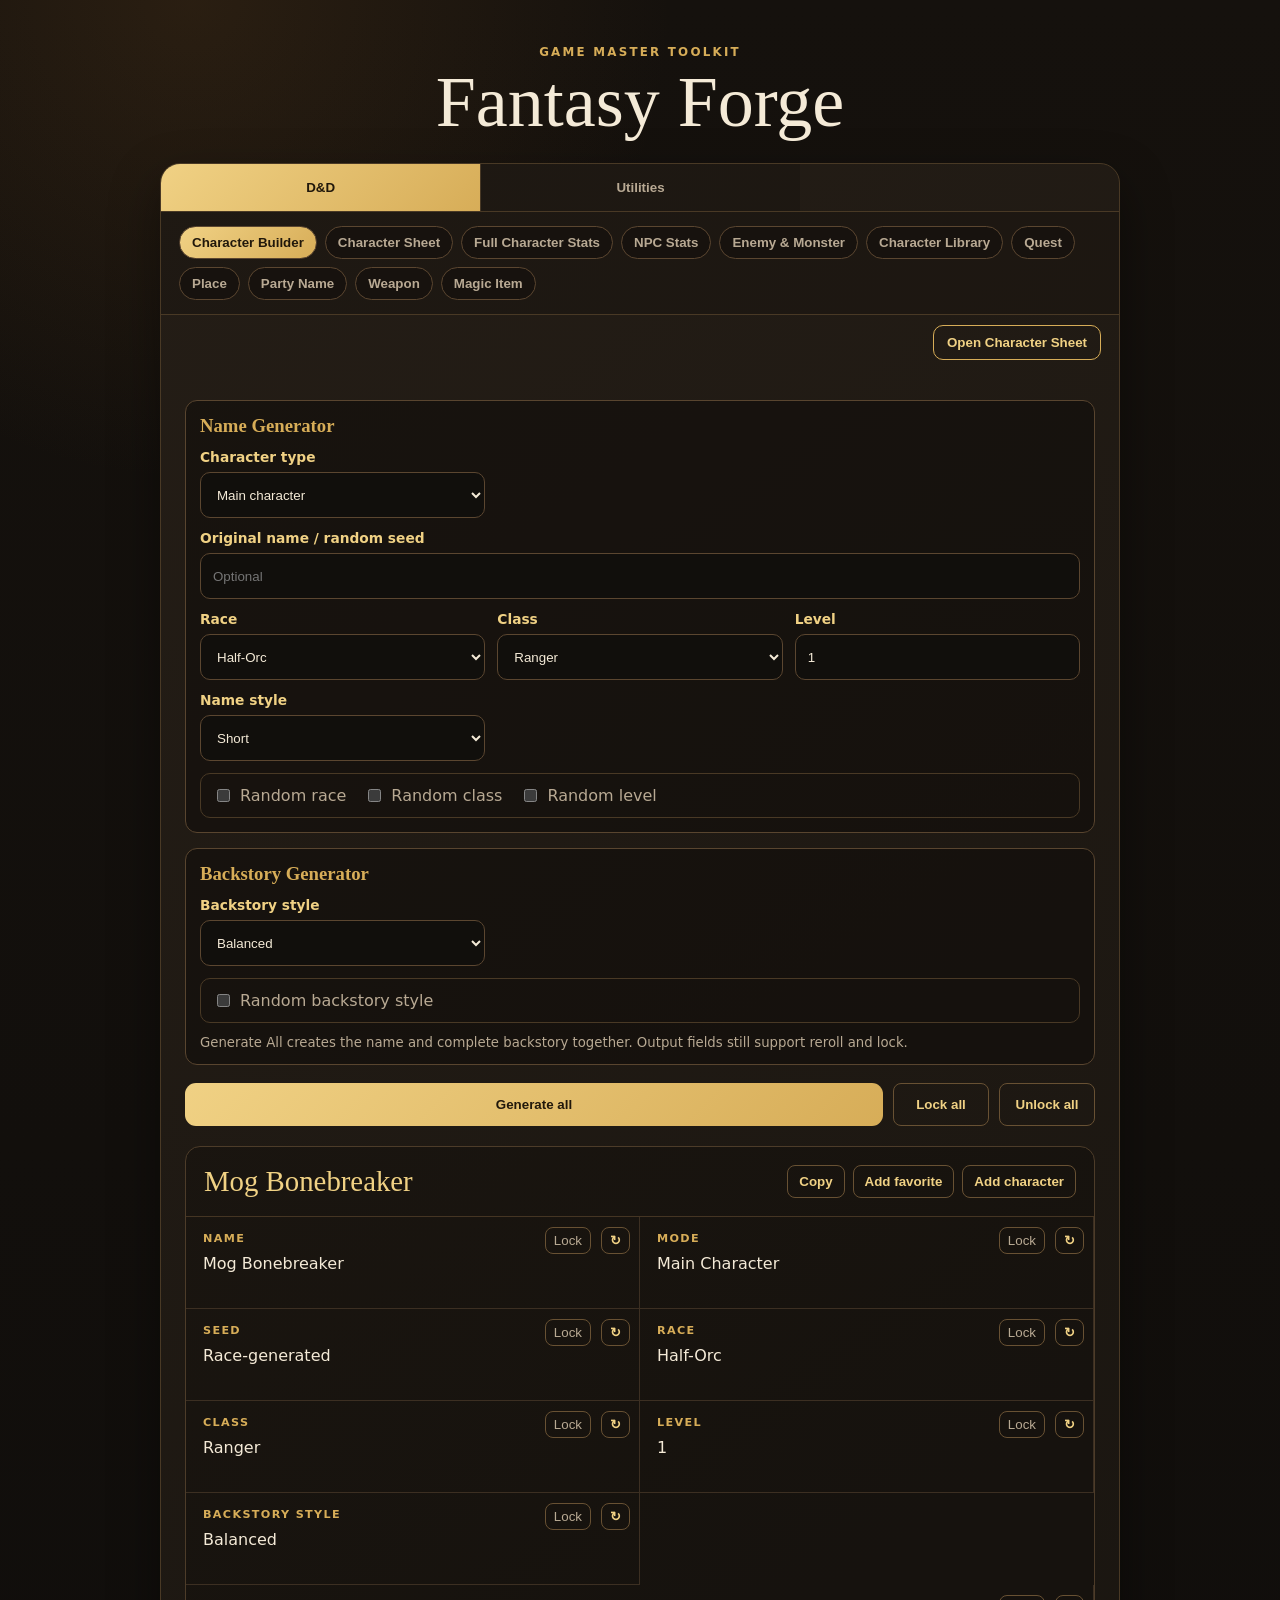
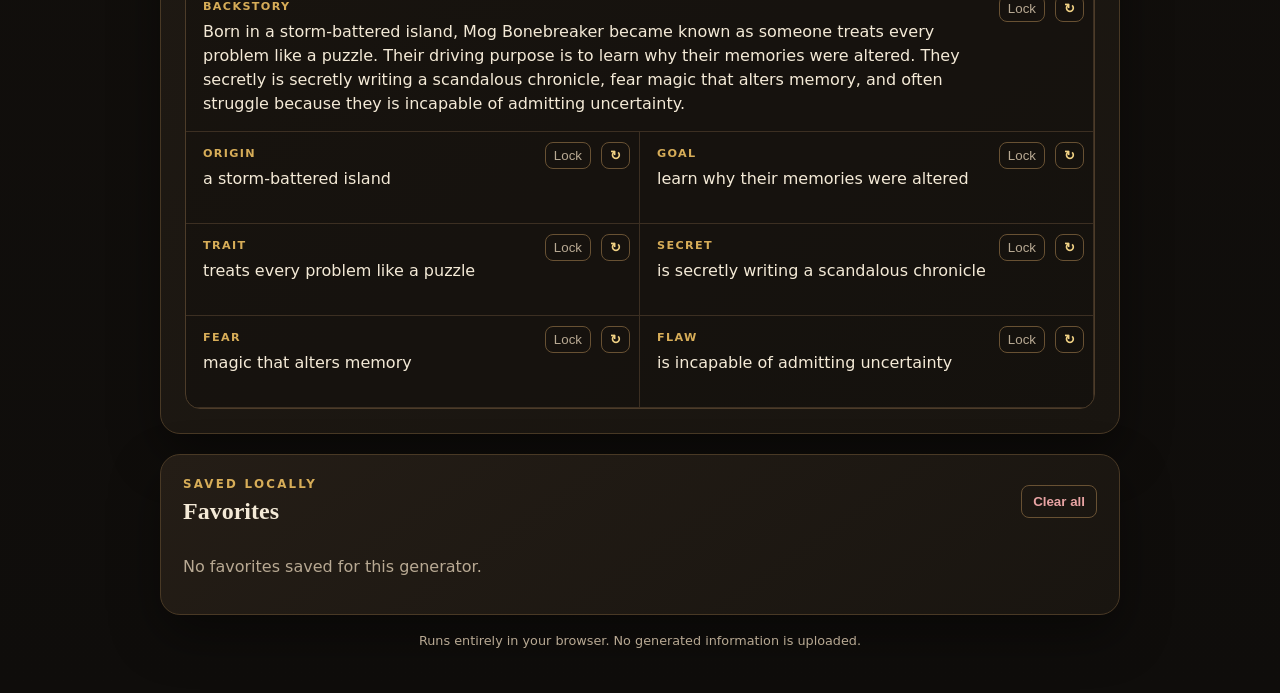
==== fantasy_forge.html @ d765f0f1 "Rename fantasy_forge_auto_refresh.html to fantasy_forge.html" ====
<!doctype html>
<html lang="en">
<head>
  <meta charset="utf-8">
  <meta name="viewport" content="width=device-width, initial-scale=1">
  <meta name="theme-color" content="#17130f">
  <title>Fantasy Name Forge Toolkit</title>
<style>
:root{color-scheme:dark;--bg:#0f0d0b;--surface:#191510;--surface2:#241d16;--border:#493925;--gold:#d7ad58;--gold2:#f0d184;--text:#f4ead7;--muted:#b8a993;--danger:#e8a3a3;font-family:Inter,system-ui,-apple-system,"Segoe UI",sans-serif}*{box-sizing:border-box}body{margin:0;min-height:100vh;color:var(--text);background:radial-gradient(circle at 15% 0,rgba(126,83,35,.2),transparent 30rem),linear-gradient(#15110d,var(--bg))}.app-shell{width:min(960px,calc(100% - 28px));margin:auto;padding:45px 0}.hero{text-align:center;margin-bottom:25px}.eyebrow{margin:0 0 7px;color:var(--gold);font-size:.74rem;font-weight:800;letter-spacing:.19em;text-transform:uppercase}h1{margin:0;font:clamp(2.3rem,7vw,4.5rem)/1 Georgia,serif}.subtitle{color:var(--muted)}.panel{border:1px solid var(--border);border-radius:20px;background:linear-gradient(145deg,var(--surface2),var(--surface));overflow:hidden;box-shadow:0 20px 50px #0006}.tabs{display:grid;grid-template-columns:repeat(3,1fr);border-bottom:1px solid var(--border)}.tab{border:0;padding:16px;color:var(--muted);background:#0002;font-weight:850;cursor:pointer}.tab+.tab{border-left:1px solid var(--border)}.tab.active{color:#21180b;background:linear-gradient(135deg,var(--gold2),var(--gold))}.panel-body{padding:24px}.field{display:grid;gap:7px;color:var(--gold2);font-size:.86rem;font-weight:800}.field input,.field select{min-height:46px;border:1px solid #5b4630;border-radius:10px;padding:0 12px;color:var(--text);background:#110f0c}.controls{display:grid;grid-template-columns:repeat(2,minmax(0,1fr));gap:15px;margin-top:16px}.field.wide{grid-column:1/-1}.checks{grid-column:1/-1;display:flex;gap:18px;flex-wrap:wrap;padding:12px;border:1px solid var(--border);border-radius:10px;color:var(--muted)}.checks label{display:flex;gap:7px;align-items:center}.primary-button{width:100%;margin-top:18px;border:0;border-radius:11px;padding:14px;color:#21180b;background:linear-gradient(135deg,var(--gold2),var(--gold));font-weight:900;cursor:pointer}.result-card{margin-top:20px;border:1px solid #4d3c29;border-radius:15px;background:#0003;overflow:hidden}.result-head{display:flex;justify-content:space-between;align-items:center;gap:12px;padding:18px;border-bottom:1px solid #453523}.result-head h2{margin:0;color:var(--gold2);font:1.8rem Georgia,serif}.result-actions{display:flex;gap:8px}.secondary-button,.text-button,.reroll{border:1px solid #685133;border-radius:8px;padding:8px 11px;color:var(--gold2);background:transparent;font-weight:760;cursor:pointer}.result-grid{display:grid;grid-template-columns:repeat(2,minmax(0,1fr))}.result-field{position:relative;min-height:92px;padding:15px 50px 15px 17px;border-right:1px solid #3c2f22;border-bottom:1px solid #3c2f22}.result-field.full{grid-column:1/-1}.result-label{display:block;color:var(--gold);font-size:.7rem;font-weight:900;letter-spacing:.12em;text-transform:uppercase;margin-bottom:7px}.result-value{white-space:pre-wrap;line-height:1.5}.reroll{position:absolute;right:9px;top:10px;padding:5px 8px}.favorites-panel{margin-top:20px;padding:22px}.section-heading{display:flex;justify-content:space-between;align-items:center}.section-heading h2{margin:0;font-family:Georgia,serif}.text-button{color:var(--danger)}.favorites-list{display:grid;gap:9px;list-style:none;padding:0}.favorite-item{display:flex;justify-content:space-between;gap:12px;border:1px solid #443625;border-radius:10px;padding:12px;background:#0002}.favorite-item pre{white-space:pre-wrap;margin:0;color:var(--muted);font:inherit}.remove{border:0;background:transparent;color:var(--danger);cursor:pointer}.empty-state,footer{color:var(--muted)}footer{text-align:center;padding-top:18px;font-size:.8rem}@media(max-width:650px){.controls,.result-grid{grid-template-columns:1fr}.field.wide,.result-field.full{grid-column:auto}.result-head{align-items:flex-start;flex-direction:column}.result-actions{width:100%;flex-wrap:wrap}}
.npc-link{position:relative;margin-top:10px;margin-right:6px;padding:6px 9px;font-size:.78rem}

.build-marker{margin:8px 0 0;color:var(--gold);font-size:.76rem;font-weight:800;letter-spacing:.05em}

.lock-button{position:absolute;right:48px;top:10px;border:1px solid #685133;border-radius:8px;padding:5px 8px;color:var(--muted);background:transparent;cursor:pointer}.lock-button.locked{color:#21180b;background:var(--gold2)}.result-field.has-lock{padding-right:92px}.utility-note{grid-column:1/-1;color:var(--muted);font-size:.83rem}.favorite-actions{display:flex;gap:6px;flex-wrap:wrap;margin-top:8px}.favorite-open{border:1px solid #52705a;border-radius:7px;background:transparent;color:#9dccaa;padding:6px 8px;cursor:pointer;font-weight:700}

.lock-button{position:absolute;right:48px;top:10px;border:1px solid #685133;border-radius:8px;padding:5px 8px;color:var(--muted);background:transparent;cursor:pointer}.lock-button.locked{color:#21180b;background:var(--gold2)}.result-field.has-lock{padding-right:102px}.utility-note{grid-column:1/-1;color:var(--muted);font-size:.83rem}.favorite-actions{display:flex;gap:6px;flex-wrap:wrap;margin-top:8px}.favorite-open{border:1px solid #52705a;border-radius:7px;background:transparent;color:#9dccaa;padding:6px 8px;cursor:pointer;font-weight:700}.build-marker{color:var(--gold);font-size:.76rem;font-weight:800}

.seed-row{display:grid;grid-template-columns:1fr auto;gap:8px}.seed-row input{min-width:0}.backstory-action{display:flex;align-items:center;justify-content:space-between;gap:12px}
.backstory-action>div{display:flex;gap:8px;flex-wrap:wrap}.character-sheet-note{color:var(--muted)}
.favorite-restore{border:1px solid #52705a;border-radius:8px;background:transparent;color:#9dccaa;padding:7px 9px;margin-bottom:8px;cursor:pointer;font-weight:800}
.generator-select-fallback{position:absolute!important;left:-9999px!important;width:1px!important;height:1px!important;overflow:hidden!important}.generator-tabs{display:flex;gap:8px;flex-wrap:wrap;padding:14px 18px;border-bottom:1px solid var(--border);background:#0002}.generator-tab{border:1px solid #5b4630;border-radius:999px;padding:8px 12px;background:#17120e;color:var(--muted);cursor:pointer;font-weight:800}.generator-tab.active{background:linear-gradient(135deg,var(--gold2),var(--gold));color:#21180b}.sheet-shortcut-row{display:flex;justify-content:flex-end;padding:10px 18px 0}.sheet-shortcut{border:1px solid var(--gold);border-radius:10px;background:transparent;color:var(--gold2);padding:9px 13px;font-weight:900;cursor:pointer}.sheet-shortcut[hidden]{display:none!important}
.sheet-record-actions{display:flex;gap:6px;align-items:center;flex-wrap:wrap;margin-top:8px}.remove-record{border:1px solid #75433e;border-radius:8px;background:transparent;color:var(--danger);padding:6px 9px;cursor:pointer}
.builder-section{grid-column:1/-1;border:1px solid #59452f;border-radius:12px;padding:14px;background:#0b090777}.builder-section h3{margin:0 0 12px;color:var(--gold);font-family:Georgia,serif}.builder-grid{display:grid;grid-template-columns:repeat(3,minmax(0,1fr));gap:12px}.builder-grid .checks,.builder-grid .utility-note{grid-column:1/-1}@media(max-width:800px){.builder-grid{grid-template-columns:1fr}}
.generator-action-row{display:grid;grid-template-columns:minmax(0,1fr) auto auto;gap:10px;align-items:stretch;margin-top:18px}.generator-action-row .primary-button{width:auto;margin-top:0}.generator-action-row .secondary-button{min-width:96px}.result-actions{flex-wrap:wrap}.result-actions [hidden]{display:none!important}@media(max-width:650px){.generator-action-row{grid-template-columns:1fr 1fr}.generator-action-row .primary-button{grid-column:1/-1}}
.library-note{color:var(--muted)}
</style></head>
<body>
<main class="app-shell">
  <header class="hero">
    <p class="eyebrow">Game Master Toolkit</p>
    <h1>Fantasy Forge</h1>
    
  </header>

  <section class="panel">
    <div class="tabs" role="tablist" aria-label="Game system">
      <button class="tab active" type="button" data-game="dnd">D&amp;D</button>
      <button class="tab" type="button" data-game="utilities">Utilities</button>
    </div>

    <div id="generatorTabs" class="generator-tabs" role="tablist" aria-label="Generators"></div>
    <div class="sheet-shortcut-row"><button id="openCharacterSheet" class="sheet-shortcut" type="button">Open Character Sheet</button></div>
    <div class="panel-body">
      <label class="field generator-select-fallback">
        <span>Generator</span>
        <select id="generatorType"></select>
      </label>

      <div id="controls" class="controls"></div>
      <div class="generator-action-row">
        <button id="generateAll" class="primary-button" type="button">Generate all</button>
        <button id="lockAllButton" class="secondary-button" type="button">Lock all</button>
        <button id="unlockAllButton" class="secondary-button" type="button">Unlock all</button>
      </div>

      <section class="result-card" aria-live="polite">
        <div class="result-head">
          <h2 id="resultTitle">Result</h2>
          <div class="result-actions">
            <button id="copyButton" class="secondary-button" type="button">Copy</button>
            <button id="favoriteButton" class="secondary-button" type="button">Add favorite</button>
            <button id="addSheetButton" class="secondary-button" type="button" hidden>Add to Character Sheet</button>
          </div>
        </div>
        <div id="statusMessage" aria-live="polite"></div><div id="resultFields" class="result-grid"></div>
      </section>
    </div>
  </section>

  <section class="panel favorites-panel">
    <div class="section-heading">
      <div><p class="eyebrow">Saved locally</p><h2>Favorites</h2></div>
      <button id="clearFavorites" class="text-button" type="button">Clear all</button>
    </div>
    <ul id="favoritesList" class="favorites-list"></ul>
    <p id="emptyFavorites" class="empty-state">No favorites saved for this generator.</p>
  </section>

  <footer>Runs entirely in your browser. No generated information is uploaded.</footer>
</main>
<script>
"use strict";

document.addEventListener("DOMContentLoaded", function () {
  const byId = id => document.getElementById(id);
  const pick = items => items[Math.floor(Math.random() * items.length)];
  const options = items => items.map(item => `<option value="${item}">${item}</option>`).join("");

  const DATA = {
    dndRaces: ["Human","Elf","Dwarf","Halfling","Gnome","Tiefling","Dragonborn","Half-Orc"],
    classes: ["Barbarian","Bard","Cleric","Druid","Fighter","Monk","Paladin","Ranger","Rogue","Sorcerer","Warlock","Wizard"],
    skyrimRaces: ["Nord","Breton","Imperial","Redguard","High Elf","Wood Elf","Dark Elf","Orc","Khajiit","Argonian"],
    archetypes: ["Warrior","Mage","Thief","Assassin","Companion","Dragonborn","Vampire Hunter","Necromancer","Knight","Ranger"],
    styles: ["Short","Normal","Epic"],
    dndNames: {
      Human: [["Alden","Brenna","Caleb","Clara","Dorian","Elara","Gareth","Mara"],["Ashford","Hawthorne","Reed","Vale","Ward"]],
      Elf: [["Aelar","Caelynn","Faelar","Liora","Naivara","Sylvar","Thalia"],["Dawnbranch","Moonwhisper","Silverleaf","Willowshade"]],
      Dwarf: [["Bromli","Dagna","Dorn","Hilda","Kazrik","Morgran","Thora"],["Anvilborn","Deepforge","Ironhammer","Stonebeard"]],
      Halfling: [["Bimble","Meri","Perrin","Pippa","Rosie","Tobin"],["Goodbarrel","Greenhill","Softstep","Underbough"]],
      Gnome: [["Bix","Fizzwick","Nim","Pipkin","Tinka","Wobble"],["Brassbutton","Copperspark","Gearwhistle","Tinkertop"]],
      Tiefling: [["Azara","Belros","Kallista","Nyx","Vaelis","Zareth"],["Ashmark","Emberveil","Nightscar","Shadowbrand"]],
      Dragonborn: [["Arjhan","Balasar","Kriv","Rhogar","Torinn","Vrak"],["Emberscale","Ironscale","Stormclaw","Wyrmblood"]],
      "Half-Orc": [["Brakka","Drog","Gorza","Karg","Mog","Urzak"],["Bonebreaker","Ironjaw","Redfang","Wolfscar"]]
    },
    skyrimNames: {
      Nord: [["Alfhild","Brynjolf","Eirik","Hjalmar","Ragna","Svenja"],["Battle-Born","Frost-Blood","Snow-Strider","Wolf-Heart"]],
      Breton: [["Amaund","Corinne","Elodie","Lucien","Renard","Sabine"],["Beauchamp","Dufort","Montclair","Renoit"]],
      Imperial: [["Cassia","Decimus","Gaius","Julia","Marcellus","Valeria"],["Aventus","Carvain","Septima","Varian"]],
      Redguard: [["Azadi","Farida","Hakim","Nazir","Raiha","Zafira"],["al-Akir","Rihad","Sahan","Sentinel"]],
      "High Elf": [["Aelion","Calindil","Eranwe","Ondolemar","Vanus"],["Aelorin","Calion","Larethor","Valinor"]],
      "Wood Elf": [["Aenadil","Brelas","Erdan","Faevar","Liriel"],["Green-Bough","Leaf-Runner","Silverbark","Wildsong"]],
      "Dark Elf": [["Arvel","Dratha","Falen","Neloth","Seryn"],["Dren","Hlaalu","Redoran","Telvanni"]],
      Orc: [["Bagdur","Ghorza","Kharzug","Mogak","Urzoga"],["gro-Batul","gro-Khazgur","gra-Malog","gro-Orsinium"]],
      Khajiit: [["Dar'Jo","J'zargo","Kharjo","Ra'zirr","S'vasha"],["Bright-Claw","Dune-Walker","Night-Paw","Soft-Step"]],
      Argonian: [["Beem-Ja","Deeja","Jaree-Ra","Keeva","Veezara"],["Hides-the-Ashes","Reads-the-Stars","Walks-In-Mist"]]
    },
    origins: ["a crowded river port","a remote mountain village","a traveling theater company","an isolated forest enclave","a military border town","a monastery built over old ruins","a noble estate in decline","a mining settlement beneath red cliffs","a secluded academy","a frontier fort","a refugee camp that became a town","a fishing village threatened by storms"],
    goals: ["restore the family reputation","find a missing sibling","repay an impossible debt","map an uncharted ruin","protect a threatened community","recover a stolen relic","break a dangerous curse","expose a powerful fraud","prove a condemned ancestor innocent","master a dangerous gift","return a stolen heirloom","build a sanctuary for outcasts"],
    traits: ["careful and observant","boisterous but loyal","quietly compassionate","suspicious of strangers","curious to a fault","dry-witted and practical","formal and exacting","recklessly generous","patient until provoked","charming but evasive","methodical under pressure","fearlessly honest"],
    secrets: ["once served the enemy","carries a falsified identity","knows the location of a forbidden vault","is protecting the real culprit","owes a favor to a thieves guild","is heir to a forgotten title","possesses a dangerous map","receives letters from someone believed dead","is bound by an old magical oath","stole the object everyone is seeking"],
    fears: ["being forgotten","failing those who depend on them","deep water","losing control of their power","public disgrace","undead creatures","being trapped underground","betrayal by a close ally","returning to their birthplace","the cost of an old promise"],
    flaws: ["cannot walk away from a challenge","trusts charm too easily","keeps dangerous secrets","mistakes stubbornness for courage","holds grudges","overplans simple problems","refuses help until too late","is distracted by mysteries","judges others too quickly","values victory over diplomacy"],
    objectives: ["recover a relic before a rival faction","escort a scholar through dangerous territory","investigate disappearances near an abandoned shrine","break a curse afflicting a local family","rescue captives from a hidden stronghold","deliver a sealed object without opening it","identify what is poisoning the water supply","negotiate peace between feuding settlements","stop a ritual before the next full moon","locate a missing expedition","close a portal beneath a public building","track a creature that leaves no footprints"],
    locations: ["a flooded dwarven mine","a ruined hilltop observatory","catacombs beneath the market district","a forest where paths change overnight","a fortress trapped in permanent winter","an abandoned coastal village","a buried temple beneath farmland","a manor surrounded by unnatural fog","a volcanic cavern filled with glass","a lighthouse whose flame has turned black"],
    villains: ["a disgraced knight","a patient necromancer","a shapechanging spy","a merchant prince with hired blades","a cult leader claiming divine authority","an exiled mage","a corrupted forest guardian","an ambitious crime boss","a scholar possessed by an artifact","a monster that remembers every victim"],
    complications: ["the patron withheld a crucial fact","the apparent villain is protecting someone","another party has the same objective","the reward is stolen before payment","the location is slowly collapsing","a trusted guide changes sides","the law considers the party trespassers","success will anger a powerful faction","the relic chooses its own bearer","the deadline is earlier than claimed"],
    rewards: ["gold and a land grant","a rare enchanted weapon","access to a restricted library","a favor from a noble house","ownership of a small property","a map to another lost site","a magical charm with one charge","guild membership and safe lodging","forgiven debts and public recognition","a trained unusual mount"],
    placeAdjectives: ["Golden","Silver","Crowned","Wandering","Old","Painted","Restless","Moonlit","Laughing","Copper"],
    places: {
      Tavern: { nouns:["Cask","Tankard","Boar","Griffin","Fox"], specialties:["spiced ale and hot stew","music every market night","a private card room","regional drinks","a notorious eating challenge"], workers:["Bartender","Cook","Server"] },
      Inn: { nouns:["Lantern","Pillow","Traveler","Hearth","Waystone"], specialties:["safe rooms and hot baths","stabling with every room","an early breakfast","secure storage","guides for hire"], workers:["Innkeeper","Cook","Stablehand"] },
      Blacksmith: { nouns:["Anvil","Hammer","Forge","Coal","Bellows"], specialties:["custom weapons","armor repair","monster-part commissions","ceremonial blades","rush repairs"], workers:["Master smith","Apprentice","Metalworker"] },
      "Magic Shop": { nouns:["Rune","Star","Orb","Wand","Comet"], specialties:["spell components","minor enchanted objects","arcane identification","warding services","rare inks"], workers:["Arcanist","Apprentice mage","Clerk"] },
      Apothecary: { nouns:["Mortar","Herb","Briar","Vial","Thistle"], specialties:["healing draughts","rare herbs","antidotes","sleeping tonics","field remedies"], workers:["Apothecary","Herbalist","Gatherer"] },
      Bookshop: { nouns:["Quill","Tome","Page","Sage","Archive"], specialties:["rare maps","used spellbooks","local histories","translation services","private collections"], workers:["Bookseller","Scribe","Binder"] },
      Temple: { nouns:["Dawn","Bell","Flame","Mercy","Sanctuary"], specialties:["blessings and healing","sanctuary","religious records","funeral rites","pilgrim supplies"], workers:["Priest","Acolyte","Healer"] },
      Stable: { nouns:["Horseshoe","Saddle","Mare","Rein","Stallion"], specialties:["fresh mounts","animal boarding","carriage repair","messenger service","trained pack animals"], workers:["Stablemaster","Groom","Driver"] }
    },
    partyA: ["Ashen","Broken","Crimson","Emerald","Golden","Last","Silent","Silver","Stormbound","Wandering","Dawnward","Iron","Hidden","Unbroken","Wayward"],
    partyN: ["Arrows","Banners","Blades","Compasses","Crowns","Griffons","Lanterns","Ravens","Shields","Stars","Wolves","Sentinels","Seekers","Oathkeepers","Wayfinders"],
    mottos: ["No road untraveled.","Together against the dark.","Fortune favors the prepared.","By oath and iron.","We return with the answer.","None are left behind.","Truth before comfort.","Courage carries the day."],
    weaponTypes: ["Dagger","Longsword","Greatsword","Rapier","Warhammer","Battleaxe","Halberd","Spear","Shortbow","Longbow","Crossbow","Quarterstaff","Whip","Trident"],
    weaponNames: {
      Dagger:["Needle","Fang","Whisper","Thorn"], Longsword:["Oathblade","Kingsedge","Brightsteel","Dawnbite"], Greatsword:["Colossus","Titanfall","Doomcleaver","Warbrand"], Rapier:["Silverwit","Quickthorn","Duelists Grace","Viper"], Warhammer:["Stonefall","Oathbreaker","Thunderhead","Anvils Answer"], Battleaxe:["Skullsplitter","Red Crescent","Timberfall","Warhowl"], Halberd:["Gatekeeper","Long Reach","Sentinel","Crows Beak"], Spear:["Farpoint","Sky-Piercer","First Charge","Boars End"], Shortbow:["Quickstring","Hawkeye","Brushrunner","Swiftbranch"], Longbow:["Farshot","Eagles Reach","Greenwind","Cloudpiercer"], Crossbow:["Last Word","Boltbringer","Iron Click","Watchmans Rest"], Quarterstaff:["Wayfarer","Old Root","Pilgrims Guard","Oakwise"], Whip:["Serpents Kiss","Crackling Vine","Scorpion","Long Memory"], Trident:["Tidecaller","Sea Kings Due","Stormfork","Deepwater"]
    },
    rarities: ["Common","Uncommon","Rare","Very Rare","Legendary"],
    materials: ["Iron","Steel","Dwarven","Elven","Orcish","Glass","Ebony","Daedric","Dragonbone"],
    effects: ["deals extra radiant damage to undead","returns to its wielder when thrown","casts a protective ward once each day","grants advantage on initiative","creates thunder on a critical hit","marks a struck enemy with pale fire","stores one spell of 3rd level or lower","emits bright light on command","deals extra frost damage","warns of hidden creatures","cuts through nonmagical restraints","briefly silences a struck spellcaster"],
    itemForms: ["Amulet","Belt","Boots","Bottle","Bracelet","Brooch","Cape","Circlet","Coin","Crown","Gloves","Lantern","Mask","Mirror","Orb","Pendant","Quill","Satchel","Tome","Totem"],
    appearances: ["etched with interlocking silver runes","made from dark wood with brass fittings","wrapped in faded blue silk","shaped like a sleeping dragon","inlaid with cloudy green crystal","decorated with stars that shift position","carved from ivory-colored stone","polished so it never gathers dust"],
    powers: ["reveals invisible writing","creates a small extradimensional space","allows brief speech with animals","protects against extreme temperatures","changes color near poison","casts a convincing minor illusion","restores vitality once per day","allows underwater breathing","points toward the nearest shelter","records nearby sound","repairs one mundane object each dawn","produces food for one person each day"],
    drawbacks: ["attracts moths after sunset","speaks in its creators voice","becomes cold whenever used","must be complimented before functioning","leaves a faint glittering trail","causes dreams of an unknown city","works only while unobserved","changes the bearers hair color","refuses anyone who breaks a promise","quietly counts each use aloud"]
  };


  // Additional variety pools. These extend the working base data without changing its structure.
  DATA.origins.push("a desert caravan crossing","an underground city built around hot springs","a storm-battered island","a remote observatory","a famous gladiatorial school","a family-owned river barge","a woodland shrine","a city built over older ruins","a royal household fallen from favor","a plague camp that survived","a community of monster tamers","a border village divided by two kingdoms","a lighthouse monastery","a traveling merchant fleet","a hidden valley settlement");
  DATA.goals.push("recover a mentor's lost research","found an independent guild","end a feud between two families","earn forgiveness for a past failure","locate a vanished hometown","destroy a dangerous family relic","write the definitive account of a forgotten war","free someone from an unjust contract","find a cure for a magical illness","build a bridge between rival cultures","return a sacred object","learn why their memories were altered","redeem a former enemy","protect the last member of an ancient order","complete an impossible map");
  DATA.traits.push("always asks one question too many","speaks plainly even to powerful people","collects small souvenirs from every journey","remembers every promise","laughs at danger","treats every problem like a puzzle","offers food before conversation","keeps meticulous notes","never raises their voice","assumes everyone has a price","uses elaborate metaphors","is fiercely protective of apprentices","turns every story into a lesson","prefers animals to crowds","is unfailingly punctual");
  DATA.secrets.push("works for a rival faction","cannot read despite pretending otherwise","carries a key with no known lock","is haunted by a harmless but talkative spirit","helped create the current crisis","has a hidden twin","is secretly writing a scandalous chronicle","owes their life to the villain","belongs to a banned society","knows the ruler is an impostor","has been replacing stolen funds","can enter dreams","made a bargain with a dragon","is immune to a local curse","knows a safe route through forbidden territory");
  DATA.fears.push("mirrors","being recognized by an old ally","magic that alters memory","large crowds","storms at sea","being forced to choose between friends","silence lasting too long","losing a treasured journal","heights","becoming responsible for innocent deaths","failing in front of a mentor","sleeping outdoors","small enclosed spaces","hearing their true name spoken","the return of an old rival");
  DATA.flaws.push("promises more than they can deliver","is incapable of admitting uncertainty","treats every disagreement as a competition","spends money impulsively","protects friends even when they are wrong","cannot resist forbidden knowledge","is needlessly secretive","confuses bluntness with honesty","takes insults to their family personally","abandons plans when bored","assumes authority figures are corrupt","tries to solve emotional problems with gifts","refuses to retreat","becomes reckless when tired","believes luck will fix poor planning");
  DATA.objectives.push("recover a stolen treaty","escort witnesses to a distant trial","investigate a town where nobody dreams","recover supplies from a monster-infested battlefield","identify a saboteur inside a guild","return a runaway magical creature","break a siege without open battle","explore a newly opened sinkhole","protect a festival from a predicted attack","retrieve a ship lost inland","stop counterfeit healing potions","find the missing heir to a minor house","remove a haunting without harming the spirit","deliver medicine during a blockade","win a contest whose rules are being manipulated");
  DATA.locations.push("a drowned library","a palace under renovation","a bridge-town suspended over a gorge","an orchard where time runs slowly","a monastery carved into sea cliffs","a battlefield covered in flowers","an abandoned royal menagerie","a frozen ship trapped on land","a market that appears only at dusk","a city sewer converted into a shrine","a quarry exposing impossible ruins","a giant hollow tree settlement","a windmill surrounded by standing stones","a hidden harbor beneath a cemetery","a canyon filled with petrified giants");
  DATA.villains.push("a celebrated hero hiding a crime","a sentient weapon manipulating its owner","a royal adviser protecting a secret","a healer spreading dependence on a false cure","a smuggler with political protection","an ancient spirit enforcing an outdated oath","a rival adventuring company","a magistrate selling verdicts","a dragon disguised as a patron","a guild leader sabotaging competitors","a prophet causing the events they predict","a collector imprisoning magical beings","a military commander prolonging a conflict","a bard whose songs compel obedience","a noble family acting through hired agents");
  DATA.complications.push("the party is mistaken for the criminals","the objective moves every sunrise","the only witness refuses to speak publicly","the villain has legal ownership of the target","completing the mission breaks an older agreement","the route is safe only during bad weather","the quest giver disappears","a party member is named in an old prophecy","the reward belongs to someone else","the enemy offers a better explanation","local custom forbids the obvious solution","the target has already been divided into pieces","a festival fills the area with civilians","the map deliberately omits a settlement","the supposed monster is guarding refugees");
  DATA.rewards.push("a deed to an abandoned tower","a permanent discount with a merchant network","a letter of introduction to a powerful scholar","an intelligent but opinionated map","a minor title and ceremonial weapon","a trained messenger bird","legal immunity for one past offense","a parcel of productive farmland","access to a teleportation circle","a chest of rare crafting materials","the services of a skilled guide","a secret route into the capital","ownership of a small ship","a protective blessing","the truth about a historical mystery");
  DATA.effects.push("can change its damage type at dawn","reveals tracks left within the last hour","creates a brief wall of wind","lets the bearer speak a command across a battlefield","glows when its owner is being followed","can sever one magical bond each week","strikes with additional force during storms","protects the bearer from being disarmed","leaves harmless sparks shaped like runes","can summon itself from a nearby room","becomes weightless while climbing","allows one missed attack to be repeated each day","deals extra damage to shapechangers","can illuminate invisible creatures","stores the sound of its last strike");
  DATA.appearances.push("covered in tiny engraved constellations","woven from metallic thread","made of translucent amber","set with a stone that reflects a different room","painted with scenes that change each season","assembled from mismatched antique parts","carved with names in forgotten languages","surrounded by a faint scent of cedar","cold on one side and warm on the other","seemingly ordinary until held","decorated with miniature silver bells","stained by ink that never dries","wrapped in leather from an unknown beast","marked with a maker's seal that moves","shot through with veins of blue light");
  DATA.powers.push("translates one written language each day","makes a small object temporarily weightless","summons clean drinking water","conceals one page of writing","remembers the route last traveled","creates a silent alarm around a campsite","purifies spoiled food","shows the direction of the nearest settlement","copies a simple nonmagical key","projects a map of the surrounding mile","detects structural weakness","keeps its bearer dry in rain","stores a short spoken message","warms a small room","identifies whether a promise was knowingly broken");
  DATA.drawbacks.push("will not function underground","demands a new name from every owner","makes nearby clocks run late","causes ink to fade around it","attracts curious cats","repeats the last word spoken nearby","works only after sunset","makes metal objects taste like salt","occasionally swaps two small carried items","cannot be willingly sold","leaves footprints that glow briefly","snores when stored in a closed container","grows heavier after every lie","requires a drop of fresh water each morning","refuses to cross a threshold without permission");

  const professions = ["Guard","Merchant","Scholar","Artisan","Guide","Healer","Courier","Scribe","Hunter","Sailor","Innkeeper","Blacksmith","Herbalist","Cartographer","Librarian","Interpreter","Stablemaster","Cook","Jeweler","Tailor","Priest","Investigator","Dockmaster","Caravan master","Messenger","Miner","Actor","Teacher","Apothecary","Surveyor"];
  const partyTypes = ["Adventuring Company","Mercenary Band","Holy Order","Exploration Guild","Monster Hunters","Rebel Cell","Mage Circle","Treasure Seekers","Caravan Guard","Scholars' Fellowship","Bounty Hunters","Rescue Company","Diplomatic Escort","Relic Seekers","Border Wardens"];
  const reputations = ["Reliable professionals","Fearless but destructive","Famous negotiators","Monster specialists","Lucky survivors","Discreet problem-solvers","Protectors of common folk","Scholars with swords","Expensive but effective","Always arrive too late, but finish the job","Known for impossible rescues","Distrusted by nobles","Welcome in frontier towns","Never abandon a contract","Leave every campsite cleaner than they found it"];
  const atmospheres = ["warm and welcoming","orderly and expensive","crowded with travelers","quiet and discreet","bright and chaotic","favored by locals","tense but professional","old-fashioned and trusted","filled with unusual aromas","busy at all hours","decorated with trophies","understaffed but friendly","formal and hushed","loud enough for private conversation","recently renovated","worn down but spotless","popular with adventurers","avoided by the city watch","known for strict rules","full of regular customers"];
  const rumors = ["a sealed cellar opens at midnight","one employee is a retired adventurer","a customer pays with coins from a vanished kingdom","a tunnel beneath the building reaches the old wall","the owner has a map they refuse to sell","inventory is being replaced with perfect copies","a ghost leaves warnings","a hidden room hosts private auctions","the business was won in a card game","a noble visits in disguise","one wall is actually a dormant portal","the owner keeps an unpaid royal tab","a monster once worked here peacefully","the basement predates the city","a rival plans to buy the building","the sign changes wording during storms","someone receives letters through the chimney","a famous criminal uses a false name here","the safest room is never rented","the business closes on a date nobody explains"];

  let pendingNpc = null;
  let questGiverNpc = null;
  let placeOwnerNpc = null;
  let placeWorkerNpcs = [];
  const lockedFields = new Map();
  const locksFor=()=>{const k=`${game}:${generator}`;if(!lockedFields.has(k))lockedFields.set(k,new Set());return lockedFields.get(k);};
  let pendingBackstory = null;
  let characterSheet = {};
  let supportCharacters = [];
  let sheetItems = [];
  let sheetWeapons = [];
  const sheetLinks = {};
  const resultCache = new Map();
  const cacheKey=()=>`${game}:${generator}`;
  let cardDeck = [];
  const characterLibraryKey="fantasy-forge:character-library";
  function loadCharacterLibrary(){try{return JSON.parse(localStorage.getItem(characterLibraryKey)||"[]")}catch{return []}}
  function saveCharacterLibrary(list){localStorage.setItem(characterLibraryKey,JSON.stringify(list.slice(0,100)));}
  function abilityModifier(score){return Math.floor((Number(score)-10)/2)}
  function signed(value){return `${value>=0?"+":""}${value}`}
  function proficiencyForLevel(level){return 2+Math.floor((Math.max(1,Number(level))-1)/4)}
  function rollAbility(){const rolls=Array.from({length:4},()=>1+Math.floor(Math.random()*6)).sort((a,b)=>a-b);return rolls.slice(1).reduce((a,b)=>a+b,0)}
  function libraryEntryFromResult(kind="Character"){return {id:`${Date.now()}-${Math.random().toString(36).slice(2,8)}`,kind,created:new Date().toLocaleString(),data:JSON.parse(JSON.stringify(result))};}
  function currentSheetIdentity(){const cached=resultCache.get("dnd:Character Sheet")||{};return Object.keys(characterSheet).length?characterSheet:cached;}
  function libraryResult(){const list=loadCharacterLibrary();return list.length?Object.fromEntries(list.map((entry,i)=>[`Record ${i+1}`,`${entry.kind}: ${entry.data.Name||"Unnamed"} • ${entry.data.Race||entry.data.Category||""} ${entry.data.Class||entry.data.Role||""} • ${entry.created}`])):{Status:"No saved characters, NPCs, or enemies yet"};}


  const generatorMap = { dnd:["Character Builder","Character Sheet","Full Character Stats","NPC Stats","Enemy & Monster","Character Library","Quest","Place","Party Name","Weapon","Magic Item"], utilities:["Dice Roller","Card Pull","Number Picker"] };
  const weaponQuirks = [
    "hums when undead are nearby",
    "leaves a faint trail of sparks when swung",
    "vibrates softly before combat begins",
    "always returns to its sheath clean",
    "produces a distant thunderclap when drawn",
    "whispers the names of foes it has defeated",
    "becomes warm in moonlight",
    "glows during storms",
    "refuses to strike a helpless creature",
    "rings like a bell when a dragon is nearby",
    "forms frost along its edge near danger",
    "points toward its previous owner when balanced",
    "casts no shadow while unsheathed",
    "changes its balance to match its wielder",
    "drips harmless seawater near the coast",
    "makes nearby flames lean toward it",
    "rattles inside its sheath when someone lies",
    "leaves brief glowing marks where it strikes",
    "cannot be drawn in anger unless its bearer speaks its name",
    "grows lighter after protecting another person",
    "echoes with distant battle cries on a critical hit",
    "develops a new notch after every important victory",
    "smells faintly of rain before an ambush",
    "becomes heavier in the hands of a coward",
    "sings a single clear note when perfectly balanced",
    "reflects a different sky along its polished surface",
    "will not remain broken overnight",
    "always lands point-first when dropped",
    "faint runes appear after it defeats a magical creature",
    "makes its wielder's footsteps sound like marching soldiers"
  ];
  const itemQuirks = [
    "smells faintly of cedar",
    "changes color with the weather",
    "always feels slightly warm",
    "leaves a trace of silver dust behind",
    "attracts small birds",
    "never gathers dust",
    "leaves damp footprints after rain",
    "produces harmless sparks when activated",
    "changes weight with the phase of the moon",
    "creates tiny illusory insects",
    "glows softly while someone nearby is lying",
    "sounds hollow despite being solid",
    "quietly repeats the last word spoken near it",
    "rotates to face north when set down",
    "becomes translucent at sunrise",
    "displays a different maker's mark each week",
    "tastes faintly of mint when touched to the tongue",
    "casts a shadow shaped like a different object",
    "makes nearby ink shimmer",
    "vibrates near a hidden compartment",
    "briefly smells like smoke when danger approaches",
    "cannot be stained by ordinary dirt",
    "produces one drop of clean water each morning",
    "develops a hairline crack whenever its owner breaks a promise",
    "feels heavier to anyone using a false name",
    "makes a soft chime when placed beside another magical item",
    "occasionally rearranges nearby loose coins",
    "shows tiny moving clouds across its surface",
    "becomes cool when pointed toward shelter",
    "causes written numbers nearby to appear in another script"
  ];
  let game = "dnd";
  let generator = "Character Builder";
  let result = {};
  let seedText = "";

  function raceName(race, system="dnd") {
    const table = system === "dnd" ? DATA.dndNames : DATA.skyrimNames;
    const pair = table[race];
    return `${pick(pair[0])} ${pick(pair[1])}`;
  }

  function transformedName(system, seed, race, style) {
    if (!seed.trim()) return raceName(race, system);
    const table = system === "dnd" ? DATA.dndNames : DATA.skyrimNames;
    const flavor = pick(table[race][0]);
    const surname = pick(table[race][1]);
    const words = seed.trim().split(/\s+/);
    return words.map((word,index) => {
      const size = style === "Short" ? 3 : style === "Epic" ? 5 : 4;
      return index === 0 ? `${flavor.slice(0,3)}${word.slice(0,size)}` : `${word.slice(0,size)}${surname.slice(-3)}`;
    }).join(" ");
  }

  function currentRaces(){ return game === "dnd" ? DATA.dndRaces : DATA.skyrimRaces; }
  function currentRoles(){ return game === "dnd" ? DATA.classes : DATA.archetypes; }
  function roleLabel(){ return game === "dnd" ? "Class" : "Archetype"; }

  function buildControls() {
    const box = byId("controls");
    if (generator === "Character Name") {
      box.innerHTML = `<label class="field wide"><span>Original name / random seed</span><input id="seedInput" value="${seedText}"></label><label class="field"><span>Race</span><select id="raceInput"><option>Random</option>${options(currentRaces())}</select></label><label class="field"><span>${roleLabel()}</span><select id="roleInput"><option>Random</option>${options(currentRoles())}</select></label><label class="field"><span>Style</span><select id="styleInput">${options(DATA.styles)}</select></label><div class="checks"><label><input id="randomRace" type="checkbox"> Random race</label><label><input id="randomClass" type="checkbox"> Random ${roleLabel().toLowerCase()}</label></div>`;
    } else if (generator === "Character Builder") {
      box.innerHTML = `<section class="builder-section"><h3>Name Generator</h3><div class="builder-grid"><label class="field"><span>Character type</span><select id="characterMode"><option value="character">Main character</option><option value="npc">Support NPC</option></select></label><label class="field wide"><span>Original name / random seed</span><input id="seedInput" value="${seedText}" placeholder="Optional"></label><label class="field"><span>Race</span><select id="raceInput"><option>Random</option>${options(DATA.dndRaces)}</select></label><label class="field"><span>Class</span><select id="classInput"><option>Random</option>${options(DATA.classes)}</select></label><label class="field"><span>Level</span><input id="characterLevel" type="number" min="1" max="20" value="1"></label><label class="field"><span>Name style</span><select id="styleInput">${options(DATA.styles)}</select></label><div class="checks"><label><input id="randomRace" type="checkbox"> Random race</label><label><input id="randomClass" type="checkbox"> Random class</label><label><input id="randomLevel" type="checkbox"> Random level</label></div></div></section><section class="builder-section"><h3>Backstory Generator</h3><div class="builder-grid"><label class="field"><span>Backstory style</span><select id="backstoryStyle"><option value="balanced">Balanced</option><option value="heroic">Heroic</option><option value="tragic">Tragic</option><option value="mysterious">Mysterious</option><option value="humble">Humble</option></select></label><div class="checks"><label><input id="randomBackstoryStyle" type="checkbox"> Random backstory style</label></div><div class="utility-note">Generate All creates the name and complete backstory together. Output fields still support reroll and lock.</div></div></section>`;
      setTimeout(()=>{const mode=byId("characterMode");if(mode)mode.addEventListener("change",()=>{if(result&&Object.keys(result).length)result.Mode=mode.value==="npc"?"Support NPC":"Main Character";updateSheetActionButton();});},0);
    } else if (generator === "Full Character Stats") {
      const identity=currentSheetIdentity(),baseName=identity.Name||"";
      box.innerHTML = `<label class="field wide"><span>Character name</span><input id="fullName" value="${baseName}"></label><label class="field"><span>Race</span><select id="fullRace"><option>Random</option>${options(DATA.dndRaces)}</select></label><label class="field"><span>Class</span><select id="fullClass"><option>Random</option>${options(DATA.classes)}</select></label><label class="field"><span>Level</span><input id="fullLevel" type="number" min="1" max="20" value="${identity.Level||1}"></label><label class="field"><span>Background</span><select id="fullBackground">${options(["Acolyte","Artisan","Charlatan","Criminal","Entertainer","Folk Hero","Hermit","Noble","Outlander","Sage","Sailor","Soldier","Urchin"])}</select></label><label class="field"><span>Alignment</span><select id="fullAlignment">${options(["Lawful Good","Neutral Good","Chaotic Good","Lawful Neutral","Neutral","Chaotic Neutral","Lawful Evil","Neutral Evil","Chaotic Evil"])}</select></label><div class="checks"><label><input id="fullRandomRace" type="checkbox" checked> Random race</label><label><input id="fullRandomClass" type="checkbox" checked> Random class</label><label><input id="fullRandomLevel" type="checkbox"> Random level</label><label><input id="fullRollStats" type="checkbox" checked> Roll ability scores</label><label><input id="fullUseCurrent" type="checkbox" checked> Use current Character Sheet identity when available</label></div><div class="utility-note">When Use current Character Sheet identity is enabled, Name, Race, Class, and Level come from the current or cached Character Sheet and the random identity checkboxes are ignored.</div><div class="utility-note">Creates a complete playable stat record with ability scores, modifiers, proficiency, combat statistics, saves, skills, equipment summary, traits, and spellcasting notes. Use Save to Library to retain multiple characters.</div>`;
      setTimeout(()=>{const use=byId("fullUseCurrent"),sync=()=>{const identity=currentSheetIdentity(),on=use.checked;if(on){if(identity.Name)byId("fullName").value=identity.Name;if(identity.Race)byId("fullRace").value=identity.Race;if(identity.Class)byId("fullClass").value=identity.Class;if(identity.Level)byId("fullLevel").value=identity.Level;}["fullName","fullRace","fullClass","fullLevel","fullRandomRace","fullRandomClass","fullRandomLevel"].forEach(id=>{const el=byId(id);if(el)el.disabled=on;});};if(use){use.addEventListener("change",sync);sync();}},0);
    } else if (generator === "NPC Stats") {
      box.innerHTML = `<label class="field"><span>NPC role</span><select id="npcRole">${options(["Commoner","Guard","Scout","Bandit","Veteran","Acolyte","Mage","Priest","Assassin","Noble","Merchant","Artisan"])}</select></label><label class="field"><span>Race</span><select id="npcStatsRace"><option>Random</option>${options(DATA.dndRaces)}</select></label><label class="field"><span>Level / tier</span><input id="npcStatsLevel" type="number" min="1" max="20" value="3"></label><div class="checks"><label><input id="randomNpcRole" type="checkbox"> Random NPC role</label><label><input id="randomNpcRace" type="checkbox" checked> Random race</label><label><input id="randomNpcLevel" type="checkbox"> Random level</label><label><input id="npcUseBuilder" type="checkbox" checked> Use current Support NPC when available</label></div>`;
    } else if (generator === "Enemy & Monster") {
      box.innerHTML = `<label class="field"><span>Category</span><select id="enemyCategory">${options(["Humanoid","Beast","Undead","Fiend","Dragon","Aberration","Construct","Monstrosity","Elemental","Fey","Giant","Ooze","Plant"])}</select></label><label class="field"><span>Combat role</span><select id="enemyRole">${options(["Minion","Skirmisher","Brute","Controller","Artillery","Leader","Solo Boss"])}</select></label><label class="field"><span>Size</span><select id="enemySize">${options(["Tiny","Small","Medium","Large","Huge","Gargantuan"])}</select></label><label class="field"><span>Terrain</span><select id="enemyTerrain">${options(["Dungeon","Forest","Mountain","Swamp","Urban","Desert","Coast","Underdark","Arctic","Grassland","Planar"])}</select></label><label class="field"><span>Challenge tier</span><select id="enemyTier">${options(["Low","Standard","High","Boss"])} </select></label><div class="checks"><label><input id="randomEnemyCategory" type="checkbox" checked> Random category</label><label><input id="randomEnemyRole" type="checkbox" checked> Random role</label><label><input id="randomEnemySize" type="checkbox" checked> Random size</label><label><input id="randomEnemyTerrain" type="checkbox" checked> Random terrain</label><label><input id="randomEnemyTier" type="checkbox"> Random tier</label></div>`;
    } else if (generator === "Character Library") {
      box.innerHTML = `<div class="utility-note">Saved characters, NPC stat blocks, and enemies are stored locally in this browser. Open a record to restore it into the matching generator, or remove it from the library.</div><button id="clearCharacterLibrary" class="secondary-button" type="button">Clear character library</button>`;
      setTimeout(()=>{const b=byId("clearCharacterLibrary");if(b)b.onclick=()=>{localStorage.removeItem(characterLibraryKey);resultCache.delete("dnd:Character Library");result=libraryResult();render();}},0);
    } else if (generator === "Character Sheet") {
      box.innerHTML = `<label class="field"><span>Race</span><select id="sheetRace"><option>Random</option>${options(DATA.dndRaces)}</select></label><label class="field"><span>Class</span><select id="sheetClass"><option>Random</option>${options(DATA.classes)}</select></label><label class="field"><span>Level</span><input id="sheetLevel" type="number" min="1" max="20" value="1"></label><div class="checks"><label><input id="sheetRandomRace" type="checkbox" checked> Random race</label><label><input id="sheetRandomClass" type="checkbox" checked> Random class</label><label><input id="sheetRandomLevel" type="checkbox"> Random level</label><label><input id="sheetAddWeapon" type="checkbox" checked> Include weapon</label><label><input id="sheetAddItem" type="checkbox" checked> Include magic item</label><label><input id="sheetAddParty" type="checkbox" checked> Include party</label><label><input id="sheetAddHome" type="checkbox" checked> Include home</label><label><input id="sheetAddQuest" type="checkbox" checked> Include quest</label></div><div class="utility-note">Generate All creates a complete character sheet from scratch. You can still lock individual output fields before generating again.</div><button id="clearCharacterSheet" class="secondary-button" type="button">Clear character sheet</button>`;
      setTimeout(()=>{const b=byId("clearCharacterSheet");if(b)b.onclick=()=>{characterSheet={};supportCharacters=[];sheetItems=[];sheetWeapons=[];Object.keys(sheetLinks).forEach(k=>delete sheetLinks[k]);result={Status:"Character sheet cleared"};render();}},0);
    } else if (generator === "Backstory" || generator === "NPC") {
      box.innerHTML = `<label class="field"><span>Race</span><select id="raceInput"><option>Random</option>${options(DATA.dndRaces)}</select></label><label class="field"><span>Class</span><select id="classInput"><option>Random</option>${options(DATA.classes)}</select></label><div class="checks"><label><input id="randomRace" type="checkbox"> Random race</label><label><input id="randomClass" type="checkbox"> Random class</label></div>${generator==="NPC"?'<div class="utility-note">Use the lock buttons on result fields to preserve them when you click Generate all.</div>':''}`;
    } else if (generator === "Place") {
      box.innerHTML = `<label class="field"><span>Place type</span><select id="placeType"><option>Random</option>${options(Object.keys(DATA.places))}</select></label><label class="field"><span>Total staff</span><select id="staffCount">${options([1,2,3,4])}</select></label><div class="checks"><label><input id="randomPlaceType" type="checkbox"> Random place type</label></div>`;
    } else if (generator === "Weapon") {
      box.innerHTML = `<label class="field"><span>Weapon type</span><select id="weaponType"><option>Random</option>${options(DATA.weaponTypes)}</select></label><div class="checks"><label><input id="randomWeaponType" type="checkbox"> Random weapon type</label></div>`;
    } else if (generator === "Magic Item") {
      box.innerHTML = `<label class="field"><span>Item type</span><select id="itemType"><option>Random</option>${options(["Wondrous Item","Ring","Wand","Armor","Potion","Scroll","Charm","Instrument","Tool","Rod","Staff","Clothing","Container"])}</select></label><div class="checks"><label><input id="randomItemType" type="checkbox"> Random item type</label></div>`;
    } else if (generator === "Dice Roller") {
      box.innerHTML = `<label class="field"><span>Number of dice</span><input id="diceCount" type="number" min="1" max="100" value="1"></label><label class="field"><span>Die size</span><select id="diceSize">${options([4,6,8,10,12,20,100].map(n=>`d${n}`))}</select></label><label class="field"><span>Modifier</span><input id="diceModifier" type="number" value="0"></label>`;
    } else if (generator === "Card Pull") {
      box.innerHTML = `<label class="field"><span>Cards to draw</span><input id="cardCount" type="number" min="1" max="54" value="1"></label><label class="field"><span>Deck</span><select id="deckType"><option value="standard">Standard 52-card deck</option><option value="jokers">54-card deck with Jokers</option></select></label><label class="field"><span>Draw mode</span><select id="cardMode"><option value="remaining">Draw from remaining deck</option><option value="replace">Replace after each draw</option></select></label><button id="resetDeck" class="secondary-button" type="button">Shuffle / reset deck</button>`;
      setTimeout(()=>{const b=byId("resetDeck");if(b)b.onclick=()=>{const j=byId("deckType")?.value==="jokers";cardDeck=fullDeck(j);result={Draw:"Deck shuffled",Deck:j?"54 cards with Jokers":"Standard 52 cards",Mode:byId("cardMode")?.value==="replace"?"With replacement":"Without replacement",Remaining:String(cardDeck.length)};render();}},0);
    } else if (generator === "Number Picker") {
      box.innerHTML = `<label class="field"><span>Minimum</span><input id="numberMin" type="number" value="1"></label><label class="field"><span>Maximum</span><input id="numberMax" type="number" value="100"></label><label class="field"><span>How many numbers</span><input id="numberCount" type="number" min="1" max="100" value="1"></label><label class="checks"><input id="uniqueNumbers" type="checkbox"> Unique results</label>`;
    } else box.innerHTML = "";
  }

  function selected(id, list) {
    const el=byId(id);
    const randomBox=id==="raceInput"?byId("randomRace"):id==="roleInput"||id==="classInput"?byId("randomClass"):id==="placeType"?byId("randomPlaceType"):null;
    return !el || el.value==="Random" || (randomBox&&randomBox.checked) ? pick(list) : el.value;
  }

  function makeNpc(base={}) {
    const race = base.Race || selected("raceInput", DATA.dndRaces);
    return { Name:base.Name || raceName(race), Race:race, Class:base.Class || selected("classInput",DATA.classes), Level:base.Level || String(Math.floor(Math.random()*15)+1), Profession:base.Profession || pick(professions), Trait:pick(DATA.traits), Origin:pick(DATA.origins), Goal:pick(DATA.goals), Secret:pick(DATA.secrets), Fear:pick(DATA.fears), Flaw:pick(DATA.flaws) };
  }

  function openNpc(person) {
    saveCurrentFavorite();
    game="dnd";
    document.querySelectorAll(".tab").forEach(tab=>tab.classList.toggle("active",tab.dataset.game==="dnd"));
    byId("generatorType").innerHTML=options(generatorMap.dnd);
    generator="Character Builder";
    byId("generatorType").value=generator;
    buildControls();
    byId("characterMode").value="npc";
    if(person.Race)byId("raceInput").value=person.Race;
    if(person.Class)byId("classInput").value=person.Class;
    if(person.Level)byId("characterLevel").value=person.Level;
    result={...person,Mode:"Support NPC",Seed:person.Seed||"Race-generated"};
    resultCache.set(cacheKey(),JSON.parse(JSON.stringify(result)));
    renderGeneratorTabs();
    render();
    window.scrollTo({top:0,behavior:"smooth"});
  }

  function fullDeck(j=false){const d=["♠","♥","♦","♣"].flatMap(s=>["A","2","3","4","5","6","7","8","9","10","J","Q","K"].map(r=>`${r}${s}`));if(j)d.push("Red Joker","Black Joker");return d;}
  function generateAll() {
    const preserved={...result},activeLocks=locksFor();
    if (generator === "Character Builder") {
      const mode=byId("characterMode").value;
      seedText=byId("seedInput").value.trim();
      const race=selected("raceInput",DATA.dndRaces);
      const cls=selected("classInput",DATA.classes);
      const level=String(byId("randomLevel").checked?Math.floor(Math.random()*20)+1:Math.max(1,Math.min(20,+byId("characterLevel").value||1)));
      const style=byId("styleInput").value,styles=["balanced","heroic","tragic","mysterious","humble"];
      const backstoryStyle=byId("randomBackstoryStyle").checked?pick(styles):byId("backstoryStyle").value;
      const name=seedText?transformedName("dnd",seedText,race,style):raceName(race);
      const npc=makeNpc({Name:name,Race:race,Class:cls,Level:level});
      const openings={balanced:`Born in ${npc.Origin}`,heroic:`Rising from ${npc.Origin} with uncommon courage`,tragic:`After enduring a painful loss in ${npc.Origin}`,mysterious:`With few willing to speak of their early life in ${npc.Origin}`,humble:`Raised among ordinary people in ${npc.Origin}`};
      const backstory=`${openings[backstoryStyle]}, ${name} became known as someone ${npc.Trait}. Their driving purpose is to ${npc.Goal}. They secretly ${npc.Secret}, fear ${npc.Fear}, and often struggle because they ${npc.Flaw}.`;
      result={Name:name,Mode:mode==="npc"?"Support NPC":"Main Character",Seed:seedText||"Race-generated",Race:race,Class:cls,Level:level,"Backstory Style":backstoryStyle[0].toUpperCase()+backstoryStyle.slice(1),Backstory:backstory,Origin:npc.Origin,Goal:npc.Goal,Trait:npc.Trait,Secret:npc.Secret,Fear:npc.Fear,Flaw:npc.Flaw};
      if(mode==="npc")result.Profession=npc.Profession;
      byId("raceInput").value=race;
      byId("classInput").value=cls;
    } else if (generator === "Full Character Stats") {
      const useCurrent=byId("fullUseCurrent")?.checked,identity=currentSheetIdentity();
      const level=useCurrent&&identity.Level?Math.max(1,Math.min(20,+identity.Level||1)):(byId("fullRandomLevel")?.checked?1+Math.floor(Math.random()*20):Math.max(1,Math.min(20,+byId("fullLevel").value||1)));
      const race=useCurrent&&identity.Race?identity.Race:(byId("fullRandomRace")?.checked?pick(DATA.dndRaces):byId("fullRace").value==="Random"?pick(DATA.dndRaces):byId("fullRace").value);
      const cls=useCurrent&&identity.Class?identity.Class:(byId("fullRandomClass")?.checked?pick(DATA.classes):byId("fullClass").value==="Random"?pick(DATA.classes):byId("fullClass").value);
      const name=(useCurrent&&identity.Name)||byId("fullName").value.trim()||raceName(race);
      const scores={Strength:rollAbility(),Dexterity:rollAbility(),Constitution:rollAbility(),Intelligence:rollAbility(),Wisdom:rollAbility(),Charisma:rollAbility()};
      const pb=proficiencyForLevel(level), hitDie={Barbarian:12,Fighter:10,Paladin:10,Ranger:10,Bard:8,Cleric:8,Druid:8,Monk:8,Rogue:8,Warlock:8,Sorcerer:6,Wizard:6}[cls]||8;
      const hp=Math.max(1,hitDie+abilityModifier(scores.Constitution)+(level-1)*(Math.floor(hitDie/2)+1+abilityModifier(scores.Constitution)));
      const spellcasters=["Bard","Cleric","Druid","Sorcerer","Warlock","Wizard","Paladin","Ranger"];
      result={Name:name,Race:race,Class:cls,Level:String(level),Background:byId("fullBackground").value,Alignment:byId("fullAlignment").value,...scores,"Ability Modifiers":Object.entries(scores).map(([k,v])=>`${k.slice(0,3).toUpperCase()} ${signed(abilityModifier(v))}`).join(", "),"Proficiency Bonus":signed(pb),"Armor Class":String(10+abilityModifier(scores.Dexterity)),"Hit Points":String(hp),"Hit Dice":`${level}d${hitDie}`,Initiative:signed(abilityModifier(scores.Dexterity)),Speed:"30 ft.","Passive Perception":String(10+abilityModifier(scores.Wisdom)),"Saving Throws":Object.entries(scores).map(([k,v])=>`${k.slice(0,3).toUpperCase()} ${signed(abilityModifier(v))}`).join(", "),Skills:"Choose class and background proficiencies; apply proficiency bonus where trained",Languages:"Common plus ancestry and background languages",Weapons:characterSheet.Weapons||"Add weapons from the Weapon generator",Items:characterSheet["Magic Items"]||"Add items from the Magic Item generator",Features:"Record ancestry, class, subclass, background, and feat features",Spellcasting:spellcasters.includes(cls)?`Spellcasting class. Record spell ability, save DC ${8+pb+Math.max(abilityModifier(scores.Intelligence),abilityModifier(scores.Wisdom),abilityModifier(scores.Charisma))}, attack bonus, slots, and prepared/known spells.`:"No default spellcasting; record granted spells if applicable.",Backstory:characterSheet.Backstory||"Use Character Builder to generate and add a backstory",Notes:"Track current HP, temporary HP, death saves, inspiration, conditions, currency, inventory, and experience here."};
    } else if (generator === "NPC Stats") {
      const roles=["Commoner","Guard","Scout","Bandit","Veteran","Acolyte","Mage","Priest","Assassin","Noble","Merchant","Artisan"],role=byId("randomNpcRole")?.checked?pick(roles):byId("npcRole").value;
      const race=byId("randomNpcRace")?.checked?pick(DATA.dndRaces):(byId("npcStatsRace").value==="Random"?pick(DATA.dndRaces):byId("npcStatsRace").value);
      const level=byId("randomNpcLevel")?.checked?1+Math.floor(Math.random()*12):Math.max(1,Math.min(20,+byId("npcStatsLevel").value||1));
      const scores={Strength:rollAbility(),Dexterity:rollAbility(),Constitution:rollAbility(),Intelligence:rollAbility(),Wisdom:rollAbility(),Charisma:rollAbility()},pb=proficiencyForLevel(level);
      const linked=byId("npcUseBuilder")?.checked&&resultCache.get("dnd:Character Builder")?.Mode==="Support NPC"?resultCache.get("dnd:Character Builder"):null;
      result={Name:linked?.Name||raceName(race),Race:linked?.Race||race,Role:linked?.Profession||role,Level:String(linked?.Level||level),...scores,"Armor Class":String(10+abilityModifier(scores.Dexterity)+(role==="Guard"||role==="Veteran"?4:0)),"Hit Points":String(Math.max(4,6+abilityModifier(scores.Constitution)+(level-1)*(4+abilityModifier(scores.Constitution)))),Speed:"30 ft.","Proficiency Bonus":signed(pb),"Primary Attack":`${pick(["Blade","Club","Bow","Spear","Spell","Claw"])} ${signed(pb+Math.max(abilityModifier(scores.Strength),abilityModifier(scores.Dexterity)))} to hit`,Skills:pick(["Perception, Insight","Stealth, Survival","Athletics, Intimidation","Arcana, History","Persuasion, Deception"]),Trait:linked?.Trait||pick(DATA.traits),Goal:linked?.Goal||pick(DATA.goals),Secret:linked?.Secret||pick(DATA.secrets)};
    } else if (generator === "Enemy & Monster") {
      const cats=["Humanoid","Beast","Undead","Fiend","Dragon","Aberration","Construct","Monstrosity","Elemental","Fey","Giant","Ooze","Plant"],roles=["Minion","Skirmisher","Brute","Controller","Artillery","Leader","Solo Boss"],sizes=["Tiny","Small","Medium","Large","Huge","Gargantuan"],terrains=["Dungeon","Forest","Mountain","Swamp","Urban","Desert","Coast","Underdark","Arctic","Grassland","Planar"],tiers=["Low","Standard","High","Boss"];
      const val=(id,box,list)=>byId(box)?.checked?pick(list):byId(id).value,category=val("enemyCategory","randomEnemyCategory",cats),role=val("enemyRole","randomEnemyRole",roles),size=val("enemySize","randomEnemySize",sizes),terrain=val("enemyTerrain","randomEnemyTerrain",terrains),tier=val("enemyTier","randomEnemyTier",tiers),scale={Low:.75,Standard:1,High:1.35,Boss:1.8}[tier];
      const scores={Strength:8+Math.floor(Math.random()*13),Dexterity:8+Math.floor(Math.random()*13),Constitution:8+Math.floor(Math.random()*13),Intelligence:4+Math.floor(Math.random()*15),Wisdom:6+Math.floor(Math.random()*15),Charisma:4+Math.floor(Math.random()*15)},pb=Math.max(2,Math.round(2+scale*2));
      result={Name:`${pick(["Ashfang","Gravebound","Ironhide","Nightglass","Cinder","Hollow","Storm","Bloodroot"])} ${pick(["Marauder","Knight","Witch","Brute","Stalker","Drake","Devourer","Sentinel"])}`,Category:category,Role:role,Size:size,Terrain:terrain,Tier:tier,...scores,"Armor Class":String(Math.round(11+Math.random()*6+(tier==="Boss"?2:0))),"Hit Points":String(Math.round((18+Math.random()*65)*scale)),Speed:pick(["25 ft.","30 ft.","40 ft.","30 ft., fly 40 ft.","30 ft., swim 30 ft."]),"Proficiency Bonus":signed(pb),"Saving Throws":Object.entries(scores).slice(0,3).map(([k,v])=>`${k.slice(0,3).toUpperCase()} ${signed(abilityModifier(v)+pb)}`).join(", "),Senses:pick(["darkvision 60 ft.","blindsight 30 ft.","tremorsense 30 ft.","passive Perception 12"]),Resistances:pick(["None","Cold","Fire","Lightning","Necrotic","Nonmagical physical damage"]),"Primary Attack":`${pick(["Claw","Bite","Blade","Bolt","Slam","Hex"])}: ${signed(pb+3)} to hit, ${Math.max(3,Math.round(7*scale))} damage`,"Special Ability":pick(["Frightening aura","Short-range teleport","Regeneration while bloodied","Reactive counterattack","Area burst attack","Command a nearby ally"]),Tactics:pick(["Focuses isolated targets","Protects weaker allies","Controls chokepoints","Attacks from range then retreats","Uses terrain aggressively"]),Loot:pick(["Coins and a minor trinket","Monster components","A map fragment","A damaged magic item","Nothing of value"])};
    } else if (generator === "Character Library") {
      result=libraryResult();
    } else if (generator === "Character Sheet") {
      const rr=byId("sheetRandomRace")?.checked,rc=byId("sheetRandomClass")?.checked,rl=byId("sheetRandomLevel")?.checked;
      const race=rr?pick(DATA.dndRaces):(byId("sheetRace")?.value==="Random"?pick(DATA.dndRaces):byId("sheetRace")?.value||pick(DATA.dndRaces));
      const cls=rc?pick(DATA.classes):(byId("sheetClass")?.value==="Random"?pick(DATA.classes):byId("sheetClass")?.value||pick(DATA.classes));
      const level=String(rl?Math.floor(Math.random()*20)+1:Math.max(1,Math.min(20,+byId("sheetLevel")?.value||1)));
      characterSheet={Name:raceName(race),Race:race,Class:cls,Level:level,Origin:pick(DATA.origins),Goal:pick(DATA.goals),Trait:pick(DATA.traits),Secret:pick(DATA.secrets),Fear:pick(DATA.fears),Flaw:pick(DATA.flaws)};
      Object.keys(sheetLinks).forEach(k=>delete sheetLinks[k]);sheetItems=[];
      if(byId("sheetAddWeapon")?.checked){const wt=pick(DATA.weaponTypes),w={Name:pick(DATA.weaponNames[wt]),Type:wt,Rarity:pick(DATA.rarities),Effect:pick(DATA.effects),Quirk:pick(weaponQuirks),History:pick(DATA.origins)};sheetWeapons=[w];characterSheet.Weapons=sheetWeapons.map((x,n)=>`${n+1}. ${x.Name} (${x.Type||"Weapon"})`).join("\n");}
      if(byId("sheetAddItem")?.checked){const i={Name:`${pick(DATA.placeAdjectives)} ${pick(DATA.itemForms)}`,Type:pick(["Wondrous Item","Ring","Wand","Armor","Potion","Scroll","Charm","Instrument","Tool"]),Rarity:pick(DATA.rarities),Appearance:pick(DATA.appearances),Power:pick(DATA.powers),Quirk:pick(itemQuirks),Drawback:pick(DATA.drawbacks),Origin:pick(DATA.origins)};sheetItems=[i];characterSheet["Magic Items"]=sheetItems.map((x,n)=>`${n+1}. ${x.Name} (${x.Type})`).join("\n");}
      if(byId("sheetAddParty")?.checked){const party={Name:`The ${pick(DATA.partyA)} ${pick(DATA.partyN)}`,Type:pick(partyTypes),Motto:pick(DATA.mottos),Reputation:pick(reputations)};characterSheet.Party=party.Name;sheetLinks.Party={generator:"Party Name",result:party};}
      if(byId("sheetAddHome")?.checked){const type=pick(Object.keys(DATA.places)),d=DATA.places[type],place={Name:`The ${pick(DATA.placeAdjectives)} ${pick(d.nouns)}`,Type:type,Specialty:pick(d.specialties),Atmosphere:pick(atmospheres),Rumor:pick(rumors)};characterSheet.Home=place.Name;sheetLinks.Home={generator:"Place",result:place};}
      if(byId("sheetAddQuest")?.checked){const q={Name:`The ${pick(DATA.partyA)} ${pick(["Relic","Oath","Vault","Crown","Road","Shadow"])}`,Objective:pick(DATA.objectives),Location:pick(DATA.locations),Villain:pick(DATA.villains),Complication:pick(DATA.complications),Reward:pick(DATA.rewards)};characterSheet["Current Quest"]=q.Name;sheetLinks["Current Quest"]={generator:"Quest",result:q};}
      if(supportCharacters.length)characterSheet["Support Characters"]=supportCharacters.map((p,i)=>`${i+1}. ${p.Name||"Unnamed"} • ${p.Race||"Unknown race"} • ${p.Class||p.Profession||"Support"}`).join("\n");
      characterSheet["Full Stats Link"]="Open Full Character Stats from the action button to build the complete playable sheet";
      result={...characterSheet};
    } else if (generator === "Character Name") {
      seedText = byId("seedInput").value.trim() || seedText;
      const race = selected("raceInput",currentRaces());
      const role = selected("roleInput",currentRoles());
      const style = byId("styleInput").value;
      const previous={...result};result = { Name:transformedName(game,seedText,race,style), Seed:seedText || "Race-generated", Race:race, [roleLabel()]:role, Style:style };locksFor().forEach(k=>{if(previous[k]!==undefined)result[k]=previous[k];});
      byId("raceInput").value=result.Race; byId("roleInput").value=result[roleLabel()];
    } else if (generator === "Backstory") {
      const race=pendingBackstory?.Race||selected("raceInput",DATA.dndRaces); result={Name:pendingBackstory?.Name||raceName(race),Race:race,Class:pendingBackstory?.Class||selected("classInput",DATA.classes),Origin:pick(DATA.origins),Goal:pick(DATA.goals),Trait:pick(DATA.traits),Secret:pick(DATA.secrets),Fear:pick(DATA.fears),Flaw:pick(DATA.flaws)};pendingBackstory=null;if(byId("raceInput"))byId("raceInput").value=result.Race;if(byId("classInput"))byId("classInput").value=result.Class;
    } else if (generator === "NPC") {
      const fresh=pendingNpc?{...pendingNpc}:makeNpc(); pendingNpc=null;
      const old={...result}; result=fresh;
      locksFor().forEach(key=>{if(old[key]!==undefined)result[key]=old[key];});
      if(byId("raceInput"))byId("raceInput").value=result.Race;
      if(byId("classInput"))byId("classInput").value=result.Class;
    } else if (generator === "Quest") {
      questGiverNpc=makeNpc(); result={Name:`The ${pick(DATA.partyA)} ${pick(["Relic","Oath","Vault","Crown","Road","Shadow","Bell","Key","Ember","Promise","Star","Thorn"])}`,Objective:pick(DATA.objectives),Location:pick(DATA.locations),Villain:pick(DATA.villains),Complication:pick(DATA.complications),Reward:pick(DATA.rewards),"Quest giver":`${questGiverNpc.Name} • ${questGiverNpc.Profession}`};
    } else if (generator === "Place") {
      const type=selected("placeType",Object.keys(DATA.places)),data=DATA.places[type],staff=Number(byId("staffCount").value); byId("placeType").value=type;
      placeOwnerNpc=makeNpc({Profession:data.workers[0]}); placeWorkerNpcs=Array.from({length:Math.max(0,staff-1)},(_,i)=>makeNpc({Profession:data.workers[(i+1)%data.workers.length]}));
      result={Name:`The ${pick(DATA.placeAdjectives)} ${pick(data.nouns)}`,Type:type,Specialty:pick(data.specialties),Atmosphere:pick(atmospheres),Rumor:pick(rumors),Owner:`${placeOwnerNpc.Name} • ${placeOwnerNpc.Profession}`,Workers:placeWorkerNpcs.map(p=>`${p.Name} • ${p.Profession}`).join("\n")||"None"};
    } else if (generator === "Party Name") result={Name:`The ${pick(DATA.partyA)} ${pick(DATA.partyN)}`,Type:pick(partyTypes),Motto:pick(DATA.mottos),Reputation:pick(reputations)};
    else if (generator === "Weapon") {const previous={...result},type=byId("randomWeaponType")?.checked?pick(DATA.weaponTypes):selected("weaponType",DATA.weaponTypes);result={Name:pick(DATA.weaponNames[type]),Type:type,[game==="skyrim"?"Material":"Rarity"]:pick(game==="skyrim"?DATA.materials:DATA.rarities),Effect:pick(DATA.effects),Quirk:pick(weaponQuirks),History:pick(DATA.origins)};locksFor().forEach(k=>{if(previous[k]!==undefined)result[k]=previous[k];});byId("weaponType").value=result.Type;}
    else if (generator === "Magic Item") {const itemTypes=["Wondrous Item","Ring","Wand","Armor","Potion","Scroll","Charm","Instrument","Tool","Rod","Staff","Clothing","Container"],itemType=byId("randomItemType")?.checked?pick(itemTypes):selected("itemType",itemTypes);result={Name:`${pick(DATA.placeAdjectives)} ${pick(DATA.itemForms)}`,Type:itemType,Rarity:pick(DATA.rarities),Appearance:pick(DATA.appearances),Power:pick(DATA.powers),Quirk:pick(itemQuirks),Drawback:pick(DATA.drawbacks),Origin:pick(DATA.origins)};byId("itemType").value=itemType;}
    else if(generator==="Dice Roller") {const count=Math.max(1,+byId("diceCount").value||1),size=+byId("diceSize").value.slice(1),mod=+byId("diceModifier").value||0,rolls=Array.from({length:count},()=>Math.floor(Math.random()*size)+1);result={Roll:`${count}d${size}${mod?mod>0?` + ${mod}`:` - ${Math.abs(mod)}`:""}`,Dice:rolls.join(", "),Modifier:String(mod),Total:String(rolls.reduce((a,b)=>a+b,0)+mod)};}
    else if(generator==="Card Pull") {const count=Math.max(1,Math.min(54,+byId("cardCount").value||1)),j=byId("deckType").value==="jokers",replace=byId("cardMode").value==="replace",size=j?54:52;if(!cardDeck.length||cardDeck.some(c=>c.includes("Joker"))!==j)cardDeck=fullDeck(j);const pulls=[];for(let i=0;i<count;i++){if(!cardDeck.length)cardDeck=fullDeck(j);const x=Math.floor(Math.random()*cardDeck.length);pulls.push(cardDeck[x]);if(!replace)cardDeck.splice(x,1);}result={Draw:pulls.join(", "),Deck:j?"54 cards with Jokers":"Standard 52 cards",Mode:replace?"With replacement":"Without replacement",Remaining:String(replace?size:cardDeck.length)};}
    else if(generator==="Number Picker") {let min=+byId("numberMin").value,max=+byId("numberMax").value;if(min>max)[min,max]=[max,min];const count=Math.max(1,+byId("numberCount").value||1),unique=byId("uniqueNumbers").checked,pool=Array.from({length:max-min+1},(_,i)=>i+min),nums=[];for(let i=0;i<count;i++){if(unique&&!pool.length)break;const idx=Math.floor(Math.random()*(unique?pool.length:max-min+1));nums.push(unique?pool.splice(idx,1)[0]:min+idx);}result={Range:`${min} to ${max}`,Count:String(nums.length),Unique:unique?"Yes":"No",Result:nums.join(", ")};}
    activeLocks.forEach(k=>{if(preserved[k]!==undefined)result[k]=preserved[k];});
    render();
  }
  function rerollField(key){
    if(locksFor().has(key)){render();return;}
    if(generator==="Character Name"){if(locksFor().has(key)){render();return;}if(key==="Seed"){seedText=`${pick(DATA.dndNames.Human[0])} ${pick(DATA.dndNames.Human[1])}`;result.Seed=seedText;byId("seedInput").value=seedText;}if(key==="Race")result.Race=pick(currentRaces());if(key==="Class")result.Class=pick(DATA.classes);if(key==="Archetype")result.Archetype=pick(DATA.archetypes);if(!locksFor().has("Name")&&(key==="Name"||key==="Race"||key==="Seed"))result.Name=transformedName(game,seedText,result.Race,result.Style);byId("raceInput").value=result.Race;byId("roleInput").value=result[roleLabel()];}
    else if(generator==="Place"&&key==="Type"){const nt=pick(Object.keys(DATA.places)),d=DATA.places[nt];result.Type=nt;result.Name=`The ${pick(DATA.placeAdjectives)} ${pick(d.nouns)}`;result.Specialty=pick(d.specialties);placeOwnerNpc=makeNpc({Profession:d.workers[0]});placeWorkerNpcs=placeWorkerNpcs.map((_,i)=>makeNpc({Profession:d.workers[(i+1)%d.workers.length]}));result.Owner=`${placeOwnerNpc.Name} • ${placeOwnerNpc.Profession}`;result.Workers=placeWorkerNpcs.map(p=>`${p.Name} • ${p.Profession}`).join("\n")||"None";byId("placeType").value=nt;}
    else if(generator==="Place"&&key==="Owner"){placeOwnerNpc=makeNpc({Profession:DATA.places[result.Type].workers[0]});result.Owner=`${placeOwnerNpc.Name} • ${placeOwnerNpc.Profession}`;}
    else if(generator==="Place"&&key==="Workers"){const rs=DATA.places[result.Type].workers;placeWorkerNpcs=placeWorkerNpcs.map((_,i)=>makeNpc({Profession:rs[(i+1)%rs.length]}));result.Workers=placeWorkerNpcs.map(p=>`${p.Name} • ${p.Profession}`).join("\n")||"None";}
    else if(generator==="Quest"&&key==="Quest giver"){questGiverNpc=makeNpc();result["Quest giver"]=`${questGiverNpc.Name} • ${questGiverNpc.Profession}`;}
    else if(generator==="Weapon"&&key==="Type"){if(locksFor().has("Type")){render();return;}result.Type=pick(DATA.weaponTypes);byId("weaponType").value=result.Type;if(!locksFor().has("Name"))result.Name=pick(DATA.weaponNames[result.Type]);}
    else {const old={...result};generateAll();const fresh=result;result=old;result[key]=fresh[key];if((generator==="Backstory"||generator==="NPC")&&key==="Race")result.Name=raceName(result.Race);if((generator==="Backstory"||generator==="NPC")&&key==="Name")result.Name=raceName(result.Race);if(generator==="Weapon"&&(key==="Type"||key==="Name"))result.Name=pick(DATA.weaponNames[result.Type]);}
    render();
  }

  function saveCurrentFavorite(){
    const list=saved(),payload=favoritePayload();
    if(!list.some(x=>(typeof x==="string"?x:x.text)===payload.text))list.unshift(payload);
    localStorage.setItem(storageKey(),JSON.stringify(list.slice(0,30)));
  }
  function addCurrentToCharacterSheet(){
    const source=generator;
    saveCurrentFavorite();
    if(source==="Character Builder" && result.Mode==="Support NPC"){
      const npc=JSON.parse(JSON.stringify(result));
      const signature=`${npc.Name||""}|${npc.Race||""}|${npc.Class||""}|${npc.Profession||""}`;
      if(!supportCharacters.some(p=>`${p.Name||""}|${p.Race||""}|${p.Class||""}|${p.Profession||""}`===signature))supportCharacters.push(npc);
      characterSheet["Support Characters"]=supportCharacters.map((p,i)=>`${i+1}. ${p.Name||"Unnamed"} • ${p.Race||"Unknown race"} • ${p.Class||p.Profession||"Support"}`).join("\n");
    }
    else if(source==="Character Builder"||source==="Backstory")Object.assign(characterSheet,result);
    else if(source==="Weapon"){
      const weapon=JSON.parse(JSON.stringify(result));
      const signature=`${weapon.Name||""}|${weapon.Type||""}|${weapon.Effect||""}`;
      if(!sheetWeapons.some(x=>`${x.Name||""}|${x.Type||""}|${x.Effect||""}`===signature))sheetWeapons.push(weapon);
      characterSheet.Weapons=sheetWeapons.map((x,n)=>`${n+1}. ${x.Name} (${x.Type||"Weapon"})`).join("\n");
      delete characterSheet.Weapon;delete sheetLinks.Weapon;
    }
    else if(source==="Magic Item"){const item=JSON.parse(JSON.stringify(result));sheetItems.push(item);characterSheet["Magic Items"]=sheetItems.map((x,n)=>`${n+1}. ${x.Name} (${x.Type||"Item"})`).join("\n");}
    else if(source==="Quest"){characterSheet["Current Quest"]=result.Name||result.Objective;sheetLinks["Current Quest"]={generator:"Quest",result:JSON.parse(JSON.stringify(result))};}
    else if(source==="Place"){characterSheet.Home=result.Name;sheetLinks.Home={generator:"Place",result:JSON.parse(JSON.stringify(result))};}
    else if(source==="Party Name"){characterSheet.Party=result.Name;sheetLinks.Party={generator:"Party Name",result:JSON.parse(JSON.stringify(result))};}
    resultCache.set("dnd:Character Sheet",JSON.parse(JSON.stringify(characterSheet)));showGenerator("Character Sheet",false);result={...characterSheet};render();
  }
  function openSheetRecord(target,index=null){
    let link=null;
    if(target==="Support Characters")link={generator:"Character Builder",result:supportCharacters[index]};
    else if(target==="Weapons")link={generator:"Weapon",result:sheetWeapons[index]};
    else if(target==="Magic Items")link={generator:"Magic Item",result:sheetItems[index]};
    else link=sheetLinks[target];
    if(!link)return;
    showGenerator(link.generator,false);result=JSON.parse(JSON.stringify(link.result));resultCache.set(cacheKey(),result);render();
  }
  function removeSheetRecord(target,index=null){
    if(target==="Support Characters"){supportCharacters.splice(index,1);if(supportCharacters.length)characterSheet[target]=supportCharacters.map((p,i)=>`${i+1}. ${p.Name} • ${p.Race||"Unknown race"} • ${p.Class||p.Profession||"Support"}`).join("\n");else delete characterSheet[target];}
    else if(target==="Weapons"){sheetWeapons.splice(index,1);if(sheetWeapons.length)characterSheet[target]=sheetWeapons.map((x,i)=>`${i+1}. ${x.Name} (${x.Type||"Weapon"})`).join("\n");else delete characterSheet[target];}
    else if(target==="Magic Items"){sheetItems.splice(index,1);if(sheetItems.length)characterSheet[target]=sheetItems.map((x,i)=>`${i+1}. ${x.Name} (${x.Type||"Item"})`).join("\n");else delete characterSheet[target];}
    else{delete characterSheet[target];delete sheetLinks[target];}
    result={...characterSheet};render();
  }
  function createBackstoryFromName(){if(game!=="dnd")return;saveCurrentFavorite();pendingBackstory={Name:result.Name,Race:result.Race,Class:result.Class};byId("generatorType").value="Backstory";generator="Backstory";buildControls();generateAll();window.scrollTo({top:0,behavior:"smooth"});}
  function resultText(){return [byId("resultTitle").textContent,...Object.entries(result).map(([k,v])=>`\n${k.toUpperCase()}\n${v}`)].join("\n");}
  function storageKey(){return `forge:${game}:${generator}`;}
  function saved(){try{return JSON.parse(localStorage.getItem(storageKey())||"[]")}catch{return[];}}
  function favoritePayload(){const p={text:resultText(),generator,result:{...result}};if(generator==="Quest")p.npcs=questGiverNpc?[questGiverNpc]:[];if(generator==="Place")p.npcs=[placeOwnerNpc,...placeWorkerNpcs].filter(Boolean);return p;}
  function renderFavorites(){const list=saved();byId("favoritesList").innerHTML=list.map((raw,index)=>{const item=typeof raw==="string"?{text:raw,npcs:[]}:raw;const buttons=(item.npcs||[]).map((p,i)=>`<button class="favorite-open" data-fav-npc="${index}:${i}">Generate NPC: ${p.Name}</button>`).join("");return `<li class="favorite-item"><div><button class="favorite-restore" data-restore="${index}">Load favorite into generator</button><pre>${item.text}</pre>${buttons?`<div class="favorite-actions">${buttons}</div>`:""}</div><button class="remove" data-remove="${index}">Remove</button></li>`;}).join("");byId("emptyFavorites").hidden=list.length>0;document.querySelectorAll("[data-remove]").forEach(b=>b.onclick=()=>{const a=saved();a.splice(+b.dataset.remove,1);localStorage.setItem(storageKey(),JSON.stringify(a));renderFavorites();});document.querySelectorAll("[data-restore]").forEach(b=>b.onclick=()=>{const item=saved()[+b.dataset.restore];if(item&&typeof item==="object"&&item.result){result=JSON.parse(JSON.stringify(item.result));resultCache.set(cacheKey(),result);buildControls();if(byId("raceInput")&&result.Race)byId("raceInput").value=result.Race;if(byId("classInput")&&result.Class)byId("classInput").value=result.Class;if(byId("roleInput")&&result[roleLabel()])byId("roleInput").value=result[roleLabel()];if(byId("placeType")&&result.Type)byId("placeType").value=result.Type;if(byId("weaponType")&&result.Type)byId("weaponType").value=result.Type;if(byId("itemType")&&result.Type)byId("itemType").value=result.Type;render();}});document.querySelectorAll("[data-fav-npc]").forEach(b=>b.onclick=()=>{const [fi,ni]=b.dataset.favNpc.split(":").map(Number),item=saved()[fi];if(item&&item.npcs&&item.npcs[ni])openNpc(item.npcs[ni]);});}
  function render(){updateSheetActionButton();resultCache.set(cacheKey(),JSON.parse(JSON.stringify(result)));byId("resultTitle").textContent=result.Name||generator;byId("resultFields").innerHTML=Object.entries(result).map(([key,value])=>{let action="";if(generator==="Quest"&&key==="Quest giver")action=`<button class="secondary-button npc-link" data-open-quest-npc>Generate NPC</button>`;if(generator==="Place"&&key==="Owner")action=`<button class="secondary-button npc-link" data-open-owner-npc>Generate owner NPC</button>`;if(generator==="Place"&&key==="Workers")action=placeWorkerNpcs.map((p,i)=>`<button class="secondary-button npc-link" data-open-worker="${i}">Generate ${p.Name}</button>`).join(" ");if(generator==="Character Name"&&key==="Seed")action+=`<button class="secondary-button npc-link" data-clear-output-seed>Clear seed</button>`;if(generator==="Character Library"&&key.startsWith("Record ")){const idx=Number(key.split(" ")[1])-1,entry=loadCharacterLibrary()[idx];if(entry)action+=`<span class="sheet-record-actions"><button class="secondary-button npc-link" data-library-open="${idx}">Open ${entry.data.Name||"record"}</button><button class="remove-record" data-library-remove="${idx}">Remove</button></span>`;}if(generator==="Character Sheet"){if(key==="Support Characters")action+=supportCharacters.map((p,i)=>`<span class="sheet-record-actions"><button class="secondary-button npc-link" data-sheet-open="Support Characters:${i}">Open ${p.Name}</button><button class="remove-record" data-sheet-remove="Support Characters:${i}">Remove</button></span>`).join("");else if(key==="Weapons")action+=sheetWeapons.map((x,i)=>`<span class="sheet-record-actions"><button class="secondary-button npc-link" data-sheet-open="Weapons:${i}">Open ${x.Name}</button><button class="remove-record" data-sheet-remove="Weapons:${i}">Remove</button></span>`).join("");else if(key==="Magic Items")action+=sheetItems.map((x,i)=>`<span class="sheet-record-actions"><button class="secondary-button npc-link" data-sheet-open="Magic Items:${i}">Open ${x.Name}</button><button class="remove-record" data-sheet-remove="Magic Items:${i}">Remove</button></span>`).join("");else if(sheetLinks[key])action+=`<span class="sheet-record-actions"><button class="secondary-button npc-link" data-sheet-open="${key}">Open ${sheetLinks[key].generator}</button><button class="remove-record" data-sheet-remove="${key}">Remove</button></span>`;}const activeLocks=locksFor();const lock=activeLocks?`<button class="lock-button ${activeLocks.has(key)?"locked":""}" data-lock="${key}">${activeLocks.has(key)?"Locked":"Lock"}</button>`:"";return `<div class="result-field ${String(value).length>65?"full":""} ${"has-lock"}"><span class="result-label">${key}</span><div class="result-value">${value}</div>${key==="Style"?"":`<button class="reroll" data-key="${key}">↻</button>`}${lock}${action}</div>`;}).join("");document.querySelectorAll("[data-create-backstory]").forEach(b=>b.onclick=createBackstoryFromName);document.querySelectorAll("[data-add-sheet]").forEach(b=>b.onclick=addCurrentToCharacterSheet);document.querySelectorAll("[data-sheet-open]").forEach(b=>b.onclick=()=>{const [target,index]=b.dataset.sheetOpen.split(":");openSheetRecord(target,index===undefined?null:+index);});document.querySelectorAll("[data-sheet-remove]").forEach(b=>b.onclick=()=>{const [target,index]=b.dataset.sheetRemove.split(":");removeSheetRecord(target,index===undefined?null:+index);});document.querySelectorAll("[data-key]").forEach(b=>b.onclick=()=>rerollField(b.dataset.key));document.querySelectorAll("[data-lock]").forEach(b=>b.onclick=()=>{const s=locksFor();s.has(b.dataset.lock)?s.delete(b.dataset.lock):s.add(b.dataset.lock);render();});const cs=document.querySelector("[data-clear-output-seed]");if(cs)cs.onclick=()=>{if(locksFor().has("Seed"))return;seedText="";result.Seed="Race-generated";const i=byId("seedInput");if(i)i.value="";render();};const qb=document.querySelector("[data-open-quest-npc]");if(qb)qb.onclick=()=>openNpc(questGiverNpc);const ob=document.querySelector("[data-open-owner-npc]");if(ob)ob.onclick=()=>openNpc(placeOwnerNpc);document.querySelectorAll("[data-open-worker]").forEach(b=>b.onclick=()=>openNpc(placeWorkerNpcs[+b.dataset.openWorker]));document.querySelectorAll("[data-library-open]").forEach(b=>b.onclick=()=>{const entry=loadCharacterLibrary()[+b.dataset.libraryOpen];if(!entry)return;const target=entry.kind==="Character"?"Full Character Stats":entry.kind==="NPC"?"NPC Stats":"Enemy & Monster";showGenerator(target,false);result=JSON.parse(JSON.stringify(entry.data));render();});document.querySelectorAll("[data-library-remove]").forEach(b=>b.onclick=()=>{const list=loadCharacterLibrary();list.splice(+b.dataset.libraryRemove,1);saveCharacterLibrary(list);resultCache.delete("dnd:Character Library");result=libraryResult();render();});renderFavorites();}

  function updateSheetActionButton(){
    const button=byId("addSheetButton");
    if(!button)return;
    const labels={
      "Character Builder":result.Mode==="Support NPC"?"Add as NPC":"Add character",
      "Weapon":"Add weapon",
      "Magic Item":"Add item",
      "Quest":"Add quest",
      "Place":"Add home",
      "Party Name":"Add party",
      "Character Sheet":"Open full stats",
      "Full Character Stats":"Save to library",
      "NPC Stats":"Save NPC to library",
      "Enemy & Monster":"Save enemy to library"
    };
    button.hidden=game!=="dnd"||!labels[generator];
    button.textContent=labels[generator]||"Add to Character Sheet";
  }
  function lockAllFields(){
    const locks=locksFor();
    Object.keys(result).forEach(key=>locks.add(key));
    render();
  }
  function unlockAllFields(){
    locksFor().clear();
    render();
  }
  function renderGeneratorTabs(){
    const bar=byId("generatorTabs");if(!bar)return;
    bar.innerHTML=generatorMap[game].map(name=>`<button type="button" class="generator-tab ${name===generator?"active":""}" data-generator="${name}">${name}</button>`).join("");
    bar.querySelectorAll("[data-generator]").forEach(button=>button.onclick=()=>showGenerator(button.dataset.generator));
    const sheet=byId("openCharacterSheet");if(sheet)sheet.hidden=game!=="dnd";
  }
  function showGenerator(next,createIfMissing=true){
    if(result&&Object.keys(result).length)resultCache.set(cacheKey(),JSON.parse(JSON.stringify(result)));
    generator=next;byId("generatorType").value=generator;renderGeneratorTabs();buildControls();const action=byId("generateAll");if(action)action.textContent=generator==="Card Pull"?"Pull":generator==="Dice Roller"?"Roll":generator==="Number Picker"?"Pick":generator==="Character Sheet"?"Generate Full Character":"Generate all";
    const generateButton=byId("generateAll");if(generateButton)generateButton.hidden=generator==="Character Library";
    if(generator==="Character Library"){result=libraryResult();resultCache.set(cacheKey(),JSON.parse(JSON.stringify(result)));render();return;}
    const cached=resultCache.get(cacheKey());
    if(cached){result=JSON.parse(JSON.stringify(cached));render();}
    else if(createIfMissing)generateAll();
  }
  function populateGenerators(){
    byId("generatorType").innerHTML=options(generatorMap[game]);
    renderGeneratorTabs();
    showGenerator(generatorMap[game][0]);
  }

  document.querySelectorAll(".tab").forEach(button=>button.addEventListener("click",()=>{
    if(result&&Object.keys(result).length)resultCache.set(cacheKey(),JSON.parse(JSON.stringify(result)));
    game = button.dataset.game;
    document.querySelectorAll(".tab").forEach(tab=>tab.classList.toggle("active",tab===button));
    populateGenerators();
  }));
  byId("generatorType").addEventListener("change",()=>showGenerator(byId("generatorType").value));
  byId("openCharacterSheet").addEventListener("click",()=>{if(game!=="dnd"){game="dnd";document.querySelectorAll(".tab").forEach(tab=>tab.classList.toggle("active",tab.dataset.game==="dnd"));byId("generatorType").innerHTML=options(generatorMap.dnd);}showGenerator("Character Sheet");});
  byId("generateAll").addEventListener("click",generateAll);
  byId("lockAllButton").addEventListener("click",lockAllFields);
  byId("unlockAllButton").addEventListener("click",unlockAllFields);
  byId("addSheetButton").addEventListener("click",()=>{
    if(generator==="Character Sheet"){showGenerator("Full Character Stats");return;}
    if(["Full Character Stats","NPC Stats","Enemy & Monster"].includes(generator)){
      const kind=generator==="Full Character Stats"?"Character":generator==="NPC Stats"?"NPC":"Enemy";
      const list=loadCharacterLibrary();list.unshift(libraryEntryFromResult(kind));saveCharacterLibrary(list);resultCache.delete("dnd:Character Library");const status=byId("statusMessage");if(status){status.textContent="Saved to Character Library";setTimeout(()=>{if(status.textContent==="Saved to Character Library")status.textContent=""},2200);}if(generator==="Character Library")result=libraryResult();render();return;
    }
    addCurrentToCharacterSheet();
  });
  byId("copyButton").addEventListener("click",async()=>navigator.clipboard.writeText(resultText()));
  byId("favoriteButton").addEventListener("click",()=>{saveCurrentFavorite();renderFavorites();});
  byId("clearFavorites").addEventListener("click",()=>{localStorage.removeItem(storageKey());renderFavorites();});

  populateGenerators();
});

</script></body>
</html>
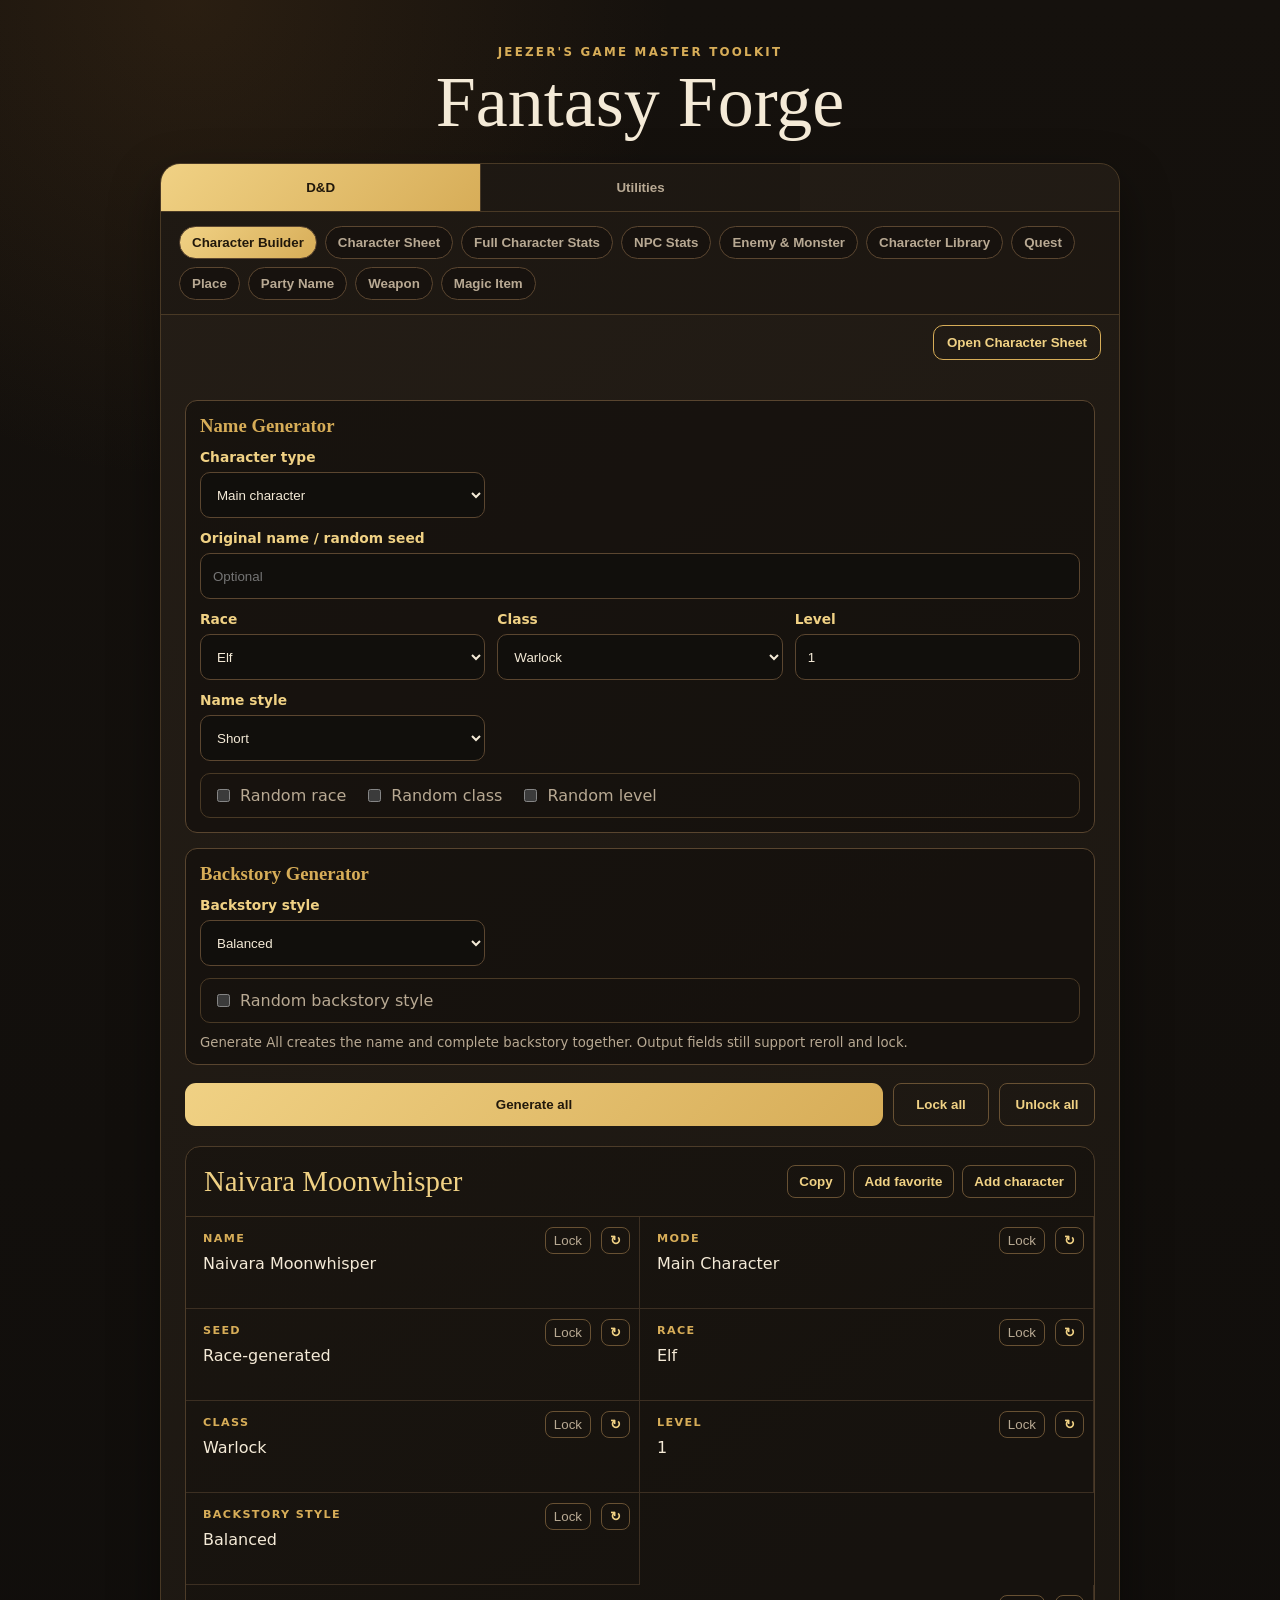
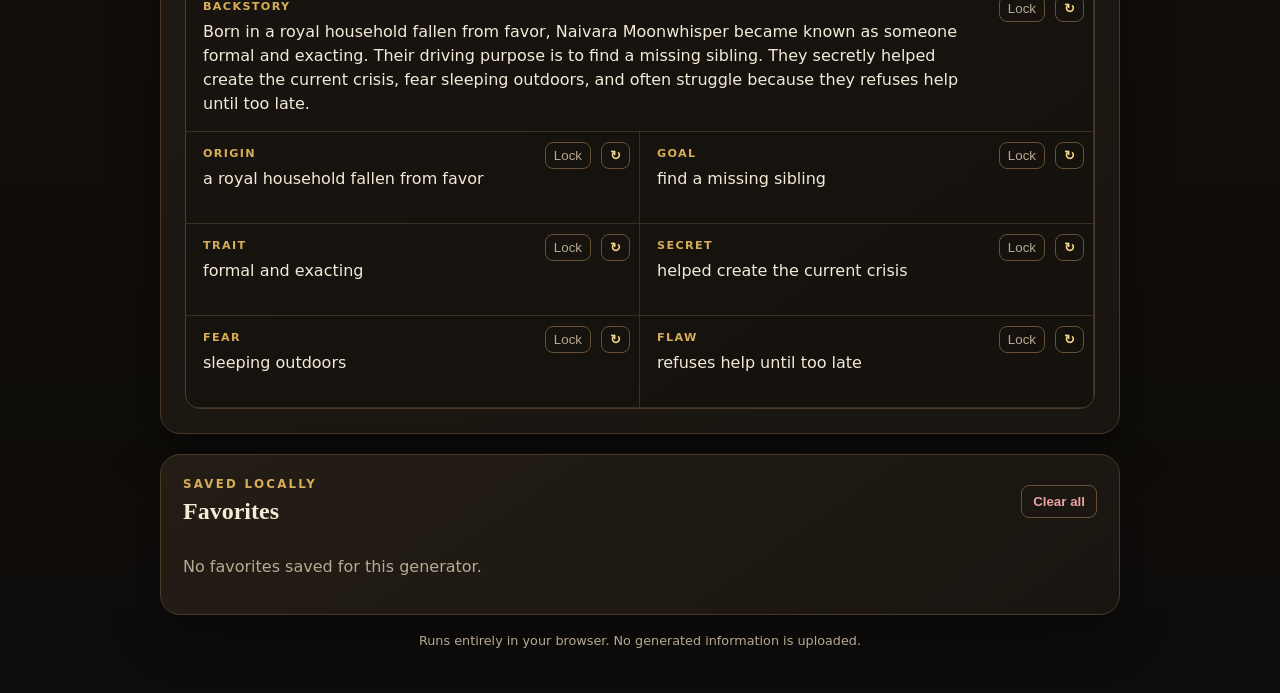
==== commit bd009e48: "Rename fantasy_forge_auto_refresh.html to fantasy_forge.html" ====
--- a/fantasy_forge.html
+++ b/fantasy_forge.html
@@ -4,7 +4,7 @@
   <meta charset="utf-8">
   <meta name="viewport" content="width=device-width, initial-scale=1">
   <meta name="theme-color" content="#17130f">
-  <title>Fantasy Name Forge Toolkit</title>
+  <title>Jeezer's Fantasy Name Forge Toolkit</title>
 <style>
 :root{color-scheme:dark;--bg:#0f0d0b;--surface:#191510;--surface2:#241d16;--border:#493925;--gold:#d7ad58;--gold2:#f0d184;--text:#f4ead7;--muted:#b8a993;--danger:#e8a3a3;font-family:Inter,system-ui,-apple-system,"Segoe UI",sans-serif}*{box-sizing:border-box}body{margin:0;min-height:100vh;color:var(--text);background:radial-gradient(circle at 15% 0,rgba(126,83,35,.2),transparent 30rem),linear-gradient(#15110d,var(--bg))}.app-shell{width:min(960px,calc(100% - 28px));margin:auto;padding:45px 0}.hero{text-align:center;margin-bottom:25px}.eyebrow{margin:0 0 7px;color:var(--gold);font-size:.74rem;font-weight:800;letter-spacing:.19em;text-transform:uppercase}h1{margin:0;font:clamp(2.3rem,7vw,4.5rem)/1 Georgia,serif}.subtitle{color:var(--muted)}.panel{border:1px solid var(--border);border-radius:20px;background:linear-gradient(145deg,var(--surface2),var(--surface));overflow:hidden;box-shadow:0 20px 50px #0006}.tabs{display:grid;grid-template-columns:repeat(3,1fr);border-bottom:1px solid var(--border)}.tab{border:0;padding:16px;color:var(--muted);background:#0002;font-weight:850;cursor:pointer}.tab+.tab{border-left:1px solid var(--border)}.tab.active{color:#21180b;background:linear-gradient(135deg,var(--gold2),var(--gold))}.panel-body{padding:24px}.field{display:grid;gap:7px;color:var(--gold2);font-size:.86rem;font-weight:800}.field input,.field select{min-height:46px;border:1px solid #5b4630;border-radius:10px;padding:0 12px;color:var(--text);background:#110f0c}.controls{display:grid;grid-template-columns:repeat(2,minmax(0,1fr));gap:15px;margin-top:16px}.field.wide{grid-column:1/-1}.checks{grid-column:1/-1;display:flex;gap:18px;flex-wrap:wrap;padding:12px;border:1px solid var(--border);border-radius:10px;color:var(--muted)}.checks label{display:flex;gap:7px;align-items:center}.primary-button{width:100%;margin-top:18px;border:0;border-radius:11px;padding:14px;color:#21180b;background:linear-gradient(135deg,var(--gold2),var(--gold));font-weight:900;cursor:pointer}.result-card{margin-top:20px;border:1px solid #4d3c29;border-radius:15px;background:#0003;overflow:hidden}.result-head{display:flex;justify-content:space-between;align-items:center;gap:12px;padding:18px;border-bottom:1px solid #453523}.result-head h2{margin:0;color:var(--gold2);font:1.8rem Georgia,serif}.result-actions{display:flex;gap:8px}.secondary-button,.text-button,.reroll{border:1px solid #685133;border-radius:8px;padding:8px 11px;color:var(--gold2);background:transparent;font-weight:760;cursor:pointer}.result-grid{display:grid;grid-template-columns:repeat(2,minmax(0,1fr))}.result-field{position:relative;min-height:92px;padding:15px 50px 15px 17px;border-right:1px solid #3c2f22;border-bottom:1px solid #3c2f22}.result-field.full{grid-column:1/-1}.result-label{display:block;color:var(--gold);font-size:.7rem;font-weight:900;letter-spacing:.12em;text-transform:uppercase;margin-bottom:7px}.result-value{white-space:pre-wrap;line-height:1.5}.reroll{position:absolute;right:9px;top:10px;padding:5px 8px}.favorites-panel{margin-top:20px;padding:22px}.section-heading{display:flex;justify-content:space-between;align-items:center}.section-heading h2{margin:0;font-family:Georgia,serif}.text-button{color:var(--danger)}.favorites-list{display:grid;gap:9px;list-style:none;padding:0}.favorite-item{display:flex;justify-content:space-between;gap:12px;border:1px solid #443625;border-radius:10px;padding:12px;background:#0002}.favorite-item pre{white-space:pre-wrap;margin:0;color:var(--muted);font:inherit}.remove{border:0;background:transparent;color:var(--danger);cursor:pointer}.empty-state,footer{color:var(--muted)}footer{text-align:center;padding-top:18px;font-size:.8rem}@media(max-width:650px){.controls,.result-grid{grid-template-columns:1fr}.field.wide,.result-field.full{grid-column:auto}.result-head{align-items:flex-start;flex-direction:column}.result-actions{width:100%;flex-wrap:wrap}}
 .npc-link{position:relative;margin-top:10px;margin-right:6px;padding:6px 9px;font-size:.78rem}
@@ -27,7 +27,7 @@
 <body>
 <main class="app-shell">
   <header class="hero">
-    <p class="eyebrow">Game Master Toolkit</p>
+    <p class="eyebrow">Jeezer's Game Master Toolkit</p>
     <h1>Fantasy Forge</h1>
     
   </header>
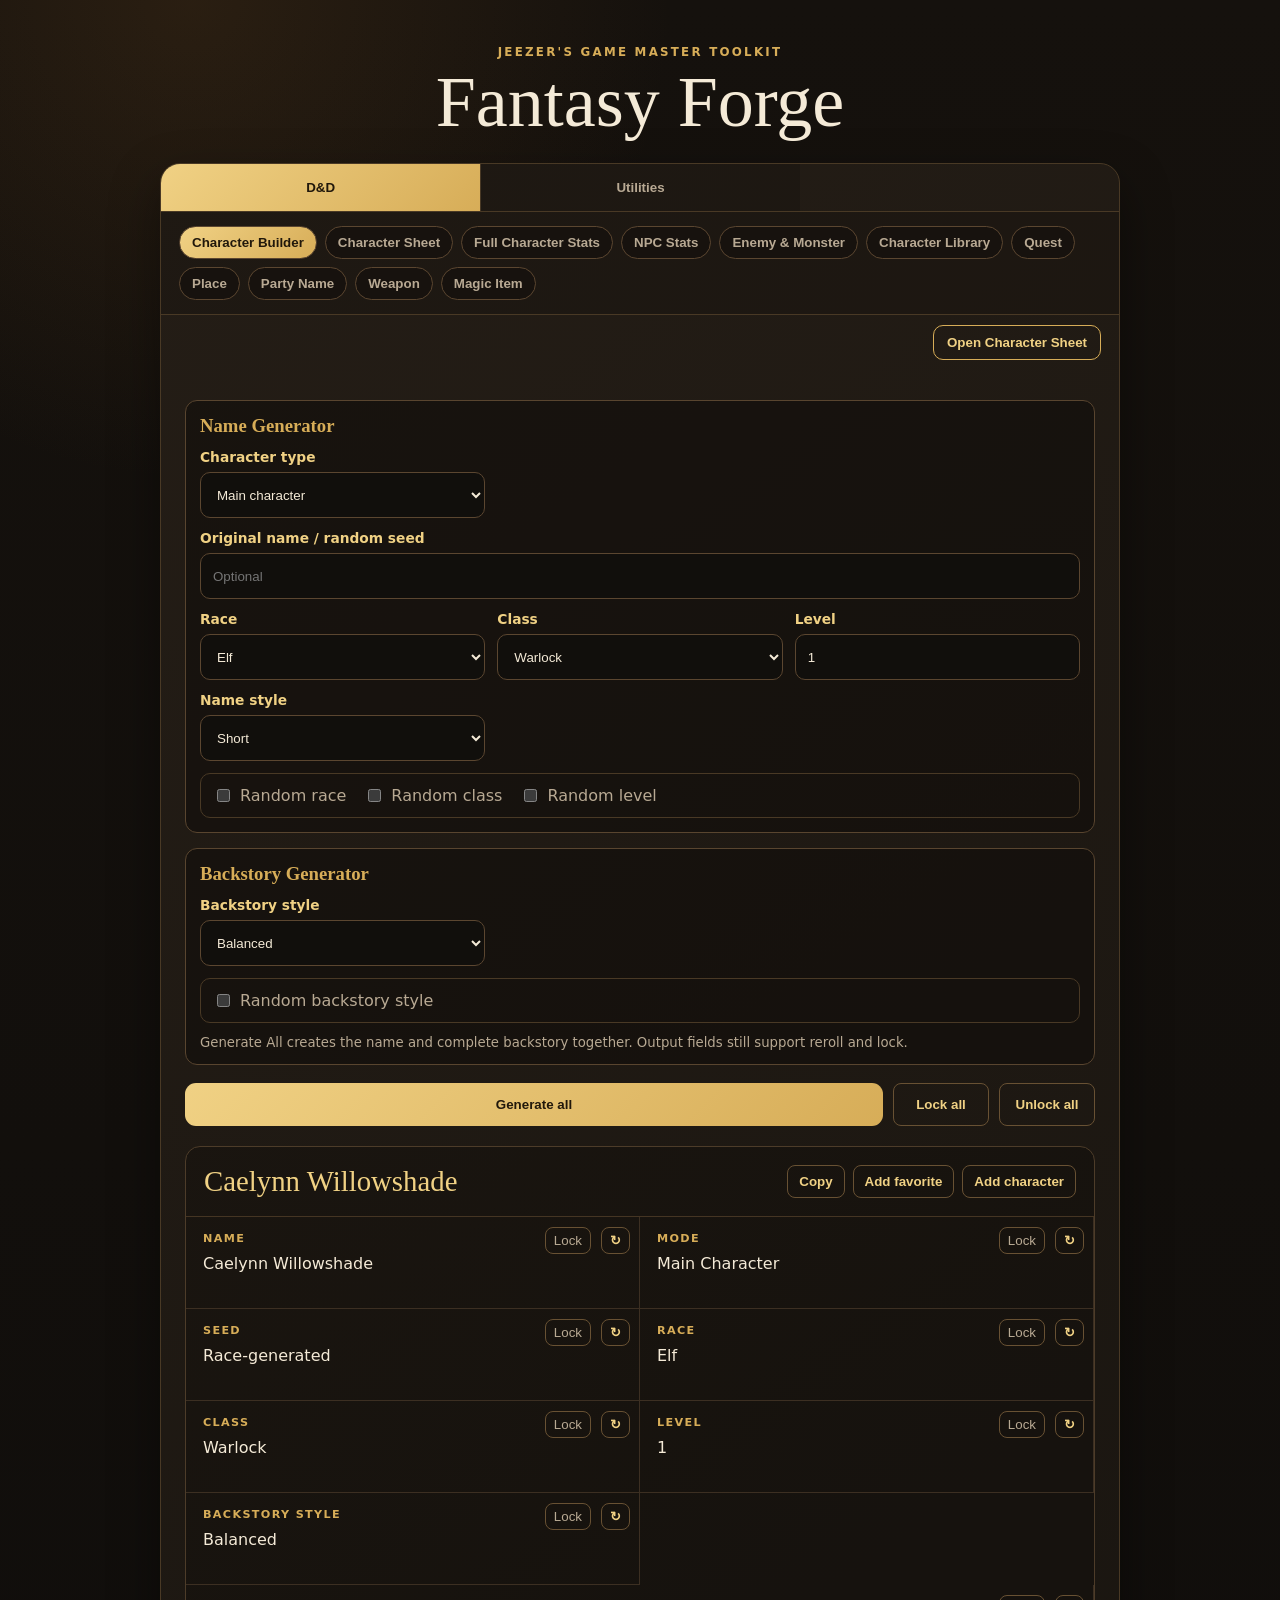
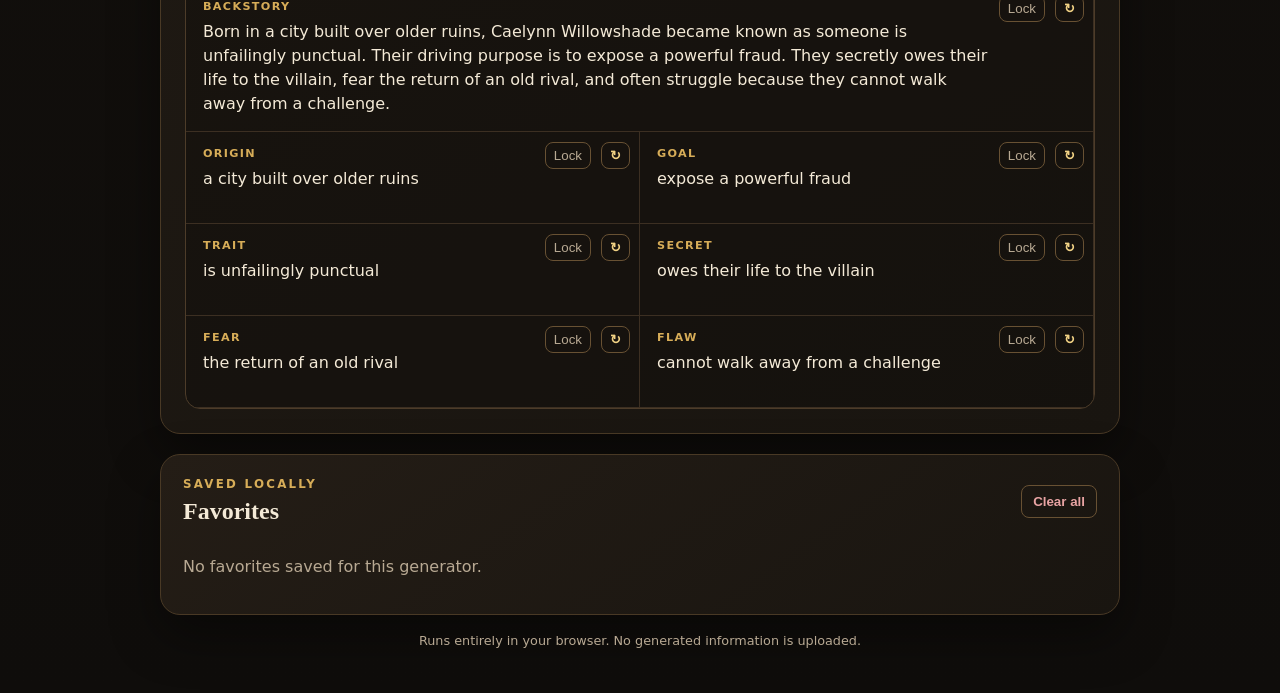
==== commit 9bb2b1d1: "Update fantasy_forge.html" ====
--- a/fantasy_forge.html
+++ b/fantasy_forge.html
@@ -4,7 +4,7 @@
   <meta charset="utf-8">
   <meta name="viewport" content="width=device-width, initial-scale=1">
   <meta name="theme-color" content="#17130f">
-  <title>Jeezer's Fantasy Name Forge Toolkit</title>
+  <title>Jeezer's DnD Toolkit</title>
 <style>
 :root{color-scheme:dark;--bg:#0f0d0b;--surface:#191510;--surface2:#241d16;--border:#493925;--gold:#d7ad58;--gold2:#f0d184;--text:#f4ead7;--muted:#b8a993;--danger:#e8a3a3;font-family:Inter,system-ui,-apple-system,"Segoe UI",sans-serif}*{box-sizing:border-box}body{margin:0;min-height:100vh;color:var(--text);background:radial-gradient(circle at 15% 0,rgba(126,83,35,.2),transparent 30rem),linear-gradient(#15110d,var(--bg))}.app-shell{width:min(960px,calc(100% - 28px));margin:auto;padding:45px 0}.hero{text-align:center;margin-bottom:25px}.eyebrow{margin:0 0 7px;color:var(--gold);font-size:.74rem;font-weight:800;letter-spacing:.19em;text-transform:uppercase}h1{margin:0;font:clamp(2.3rem,7vw,4.5rem)/1 Georgia,serif}.subtitle{color:var(--muted)}.panel{border:1px solid var(--border);border-radius:20px;background:linear-gradient(145deg,var(--surface2),var(--surface));overflow:hidden;box-shadow:0 20px 50px #0006}.tabs{display:grid;grid-template-columns:repeat(3,1fr);border-bottom:1px solid var(--border)}.tab{border:0;padding:16px;color:var(--muted);background:#0002;font-weight:850;cursor:pointer}.tab+.tab{border-left:1px solid var(--border)}.tab.active{color:#21180b;background:linear-gradient(135deg,var(--gold2),var(--gold))}.panel-body{padding:24px}.field{display:grid;gap:7px;color:var(--gold2);font-size:.86rem;font-weight:800}.field input,.field select{min-height:46px;border:1px solid #5b4630;border-radius:10px;padding:0 12px;color:var(--text);background:#110f0c}.controls{display:grid;grid-template-columns:repeat(2,minmax(0,1fr));gap:15px;margin-top:16px}.field.wide{grid-column:1/-1}.checks{grid-column:1/-1;display:flex;gap:18px;flex-wrap:wrap;padding:12px;border:1px solid var(--border);border-radius:10px;color:var(--muted)}.checks label{display:flex;gap:7px;align-items:center}.primary-button{width:100%;margin-top:18px;border:0;border-radius:11px;padding:14px;color:#21180b;background:linear-gradient(135deg,var(--gold2),var(--gold));font-weight:900;cursor:pointer}.result-card{margin-top:20px;border:1px solid #4d3c29;border-radius:15px;background:#0003;overflow:hidden}.result-head{display:flex;justify-content:space-between;align-items:center;gap:12px;padding:18px;border-bottom:1px solid #453523}.result-head h2{margin:0;color:var(--gold2);font:1.8rem Georgia,serif}.result-actions{display:flex;gap:8px}.secondary-button,.text-button,.reroll{border:1px solid #685133;border-radius:8px;padding:8px 11px;color:var(--gold2);background:transparent;font-weight:760;cursor:pointer}.result-grid{display:grid;grid-template-columns:repeat(2,minmax(0,1fr))}.result-field{position:relative;min-height:92px;padding:15px 50px 15px 17px;border-right:1px solid #3c2f22;border-bottom:1px solid #3c2f22}.result-field.full{grid-column:1/-1}.result-label{display:block;color:var(--gold);font-size:.7rem;font-weight:900;letter-spacing:.12em;text-transform:uppercase;margin-bottom:7px}.result-value{white-space:pre-wrap;line-height:1.5}.reroll{position:absolute;right:9px;top:10px;padding:5px 8px}.favorites-panel{margin-top:20px;padding:22px}.section-heading{display:flex;justify-content:space-between;align-items:center}.section-heading h2{margin:0;font-family:Georgia,serif}.text-button{color:var(--danger)}.favorites-list{display:grid;gap:9px;list-style:none;padding:0}.favorite-item{display:flex;justify-content:space-between;gap:12px;border:1px solid #443625;border-radius:10px;padding:12px;background:#0002}.favorite-item pre{white-space:pre-wrap;margin:0;color:var(--muted);font:inherit}.remove{border:0;background:transparent;color:var(--danger);cursor:pointer}.empty-state,footer{color:var(--muted)}footer{text-align:center;padding-top:18px;font-size:.8rem}@media(max-width:650px){.controls,.result-grid{grid-template-columns:1fr}.field.wide,.result-field.full{grid-column:auto}.result-head{align-items:flex-start;flex-direction:column}.result-actions{width:100%;flex-wrap:wrap}}
 .npc-link{position:relative;margin-top:10px;margin-right:6px;padding:6px 9px;font-size:.78rem}
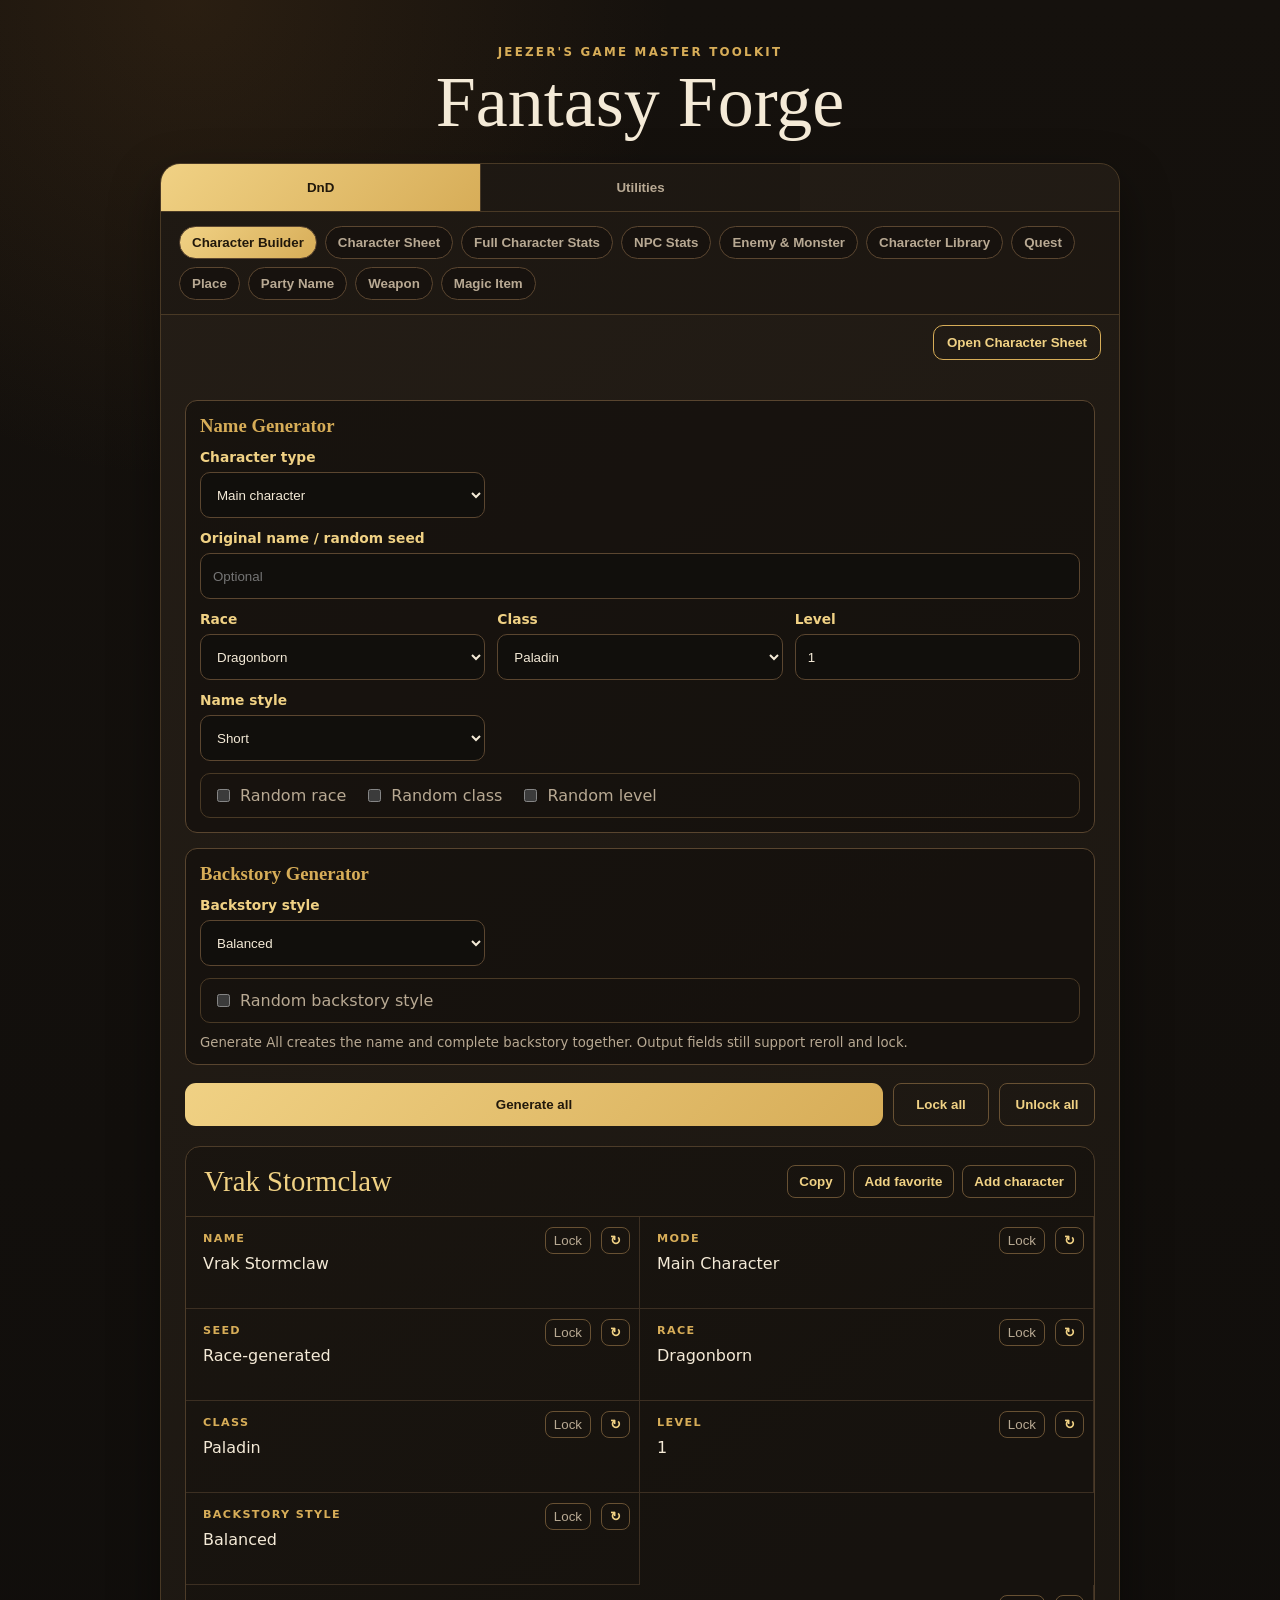
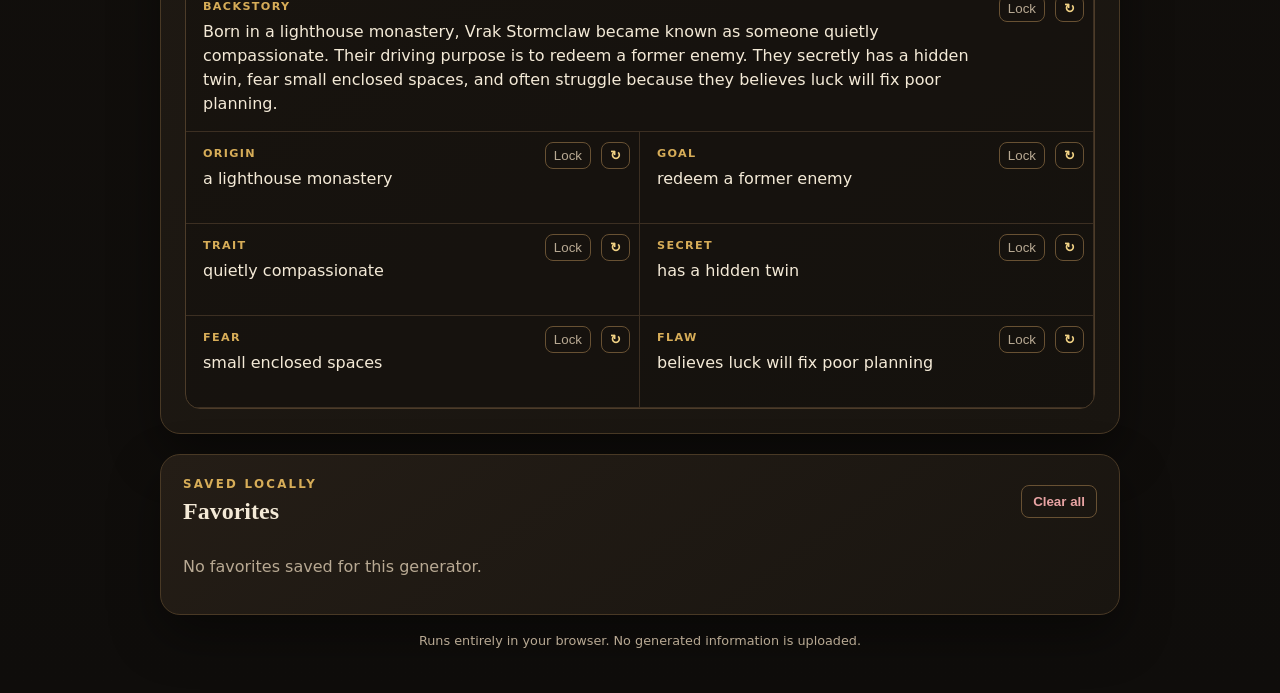
==== commit 37a85d3e: "Update fantasy_forge.html" ====
--- a/fantasy_forge.html
+++ b/fantasy_forge.html
@@ -34,7 +34,7 @@
 
   <section class="panel">
     <div class="tabs" role="tablist" aria-label="Game system">
-      <button class="tab active" type="button" data-game="dnd">D&amp;D</button>
+      <button class="tab active" type="button" data-game="dnd">DnD</button>
       <button class="tab" type="button" data-game="utilities">Utilities</button>
     </div>
 
